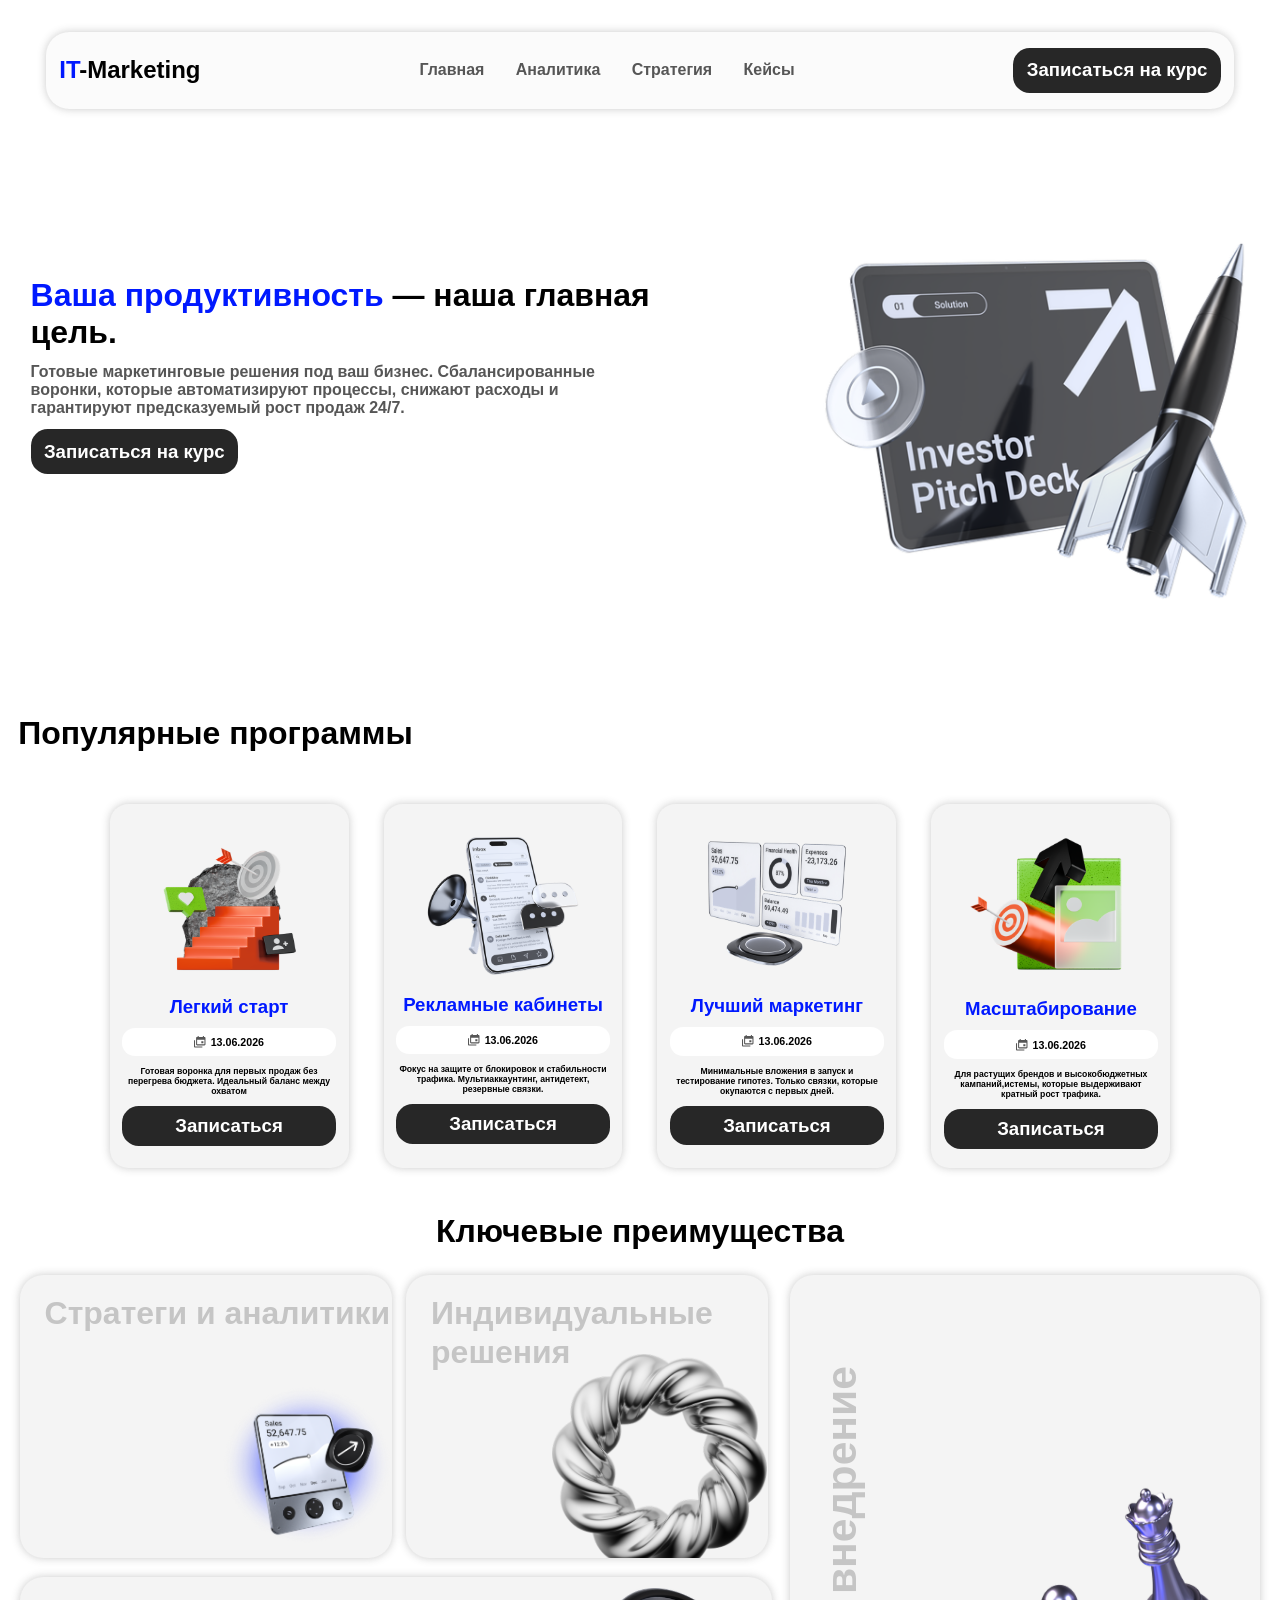
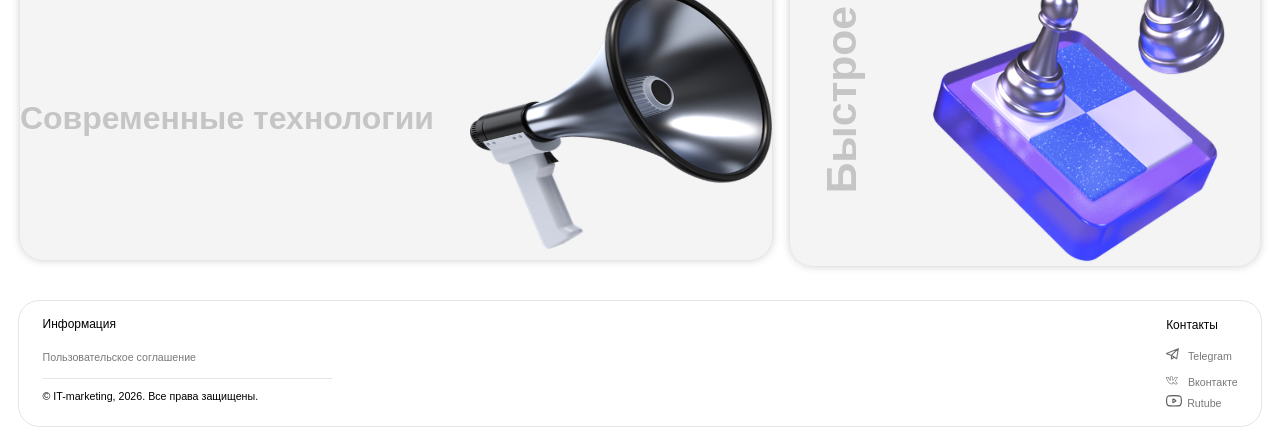
==== index.html @ d7c27938 "first commit" ====
<!DOCTYPE html>
<html lang="ru">
<head>
    <meta charset="UTF-8">
    <meta name="viewport" content="width=device-width, initial-scale=1.0">
    
    <link rel="stylesheet" href="./style.css">
    <title>IT-Блог</title>
</head>
<body>

    <header class="header">
        <h1><span>IT</span>-Marketing</h1>
        <nav>
            <a href="index.html">Главная</a>
            <a href="index2.html">Аналитика</a>
            <a href="#">Стратегия</a>
            <a href="#">Кейсы</a>
        </nav>
        <button class="desktop-btn">Записаться на курс </button>
        <!-- Бургер-меню -->
        <div class="burger-button">
            <div class="open-mobile-menu"></div>
        </div>
        <!-- Мобильное меню -->
        <div class="mobile-menu">
            <a href="index.html" class="mobile-nav-link">Главная</a>
            <a href="index2.html" class="mobile-nav-link">Аналитика </a>
            <a href="#" class="mobile-nav-link">Стратегия </a>
            <a href="#" class="mobile-nav-link">Кейсы</a>
            <button class="mobile-application-btn">Записаться на курс</button>
        </div>
    </header>

        

    <div class="block1">
        <div class="text-content">
            <h1><span style="color: var(--primary-color);">Ваша продуктивность</span> — наша главная цель.</h1>
            <p>Готовые маркетинговые решения под ваш бизнес. Сбалансированные воронки, которые автоматизируют процессы, снижают расходы и гарантируют предсказуемый рост продаж 24/7.</p>
            <button>Записаться на курс</button>
        </div>
        <img src="./src/img/23.png" alt="Мужчина в очках" style="width: 40rem; height: 40.5625rem;margin-top: -6.8125rem;">
    </div>

    <div class="block2">
        <h1><pre>   </pre>Популярные программы</h1>
        <div class="cards-block">

            <!-- Первая карточка -->
            <div class="card">
                <img src="./src/img/1.png" alt="Домик" style="width: 14.375rem; height: 13.5625rem; margin-top: 1.25rem;">
                <h2>Легкий старт</h2>
                <div class="date">
                    <svg width="18" height="18" viewBox="0 0 18 18" fill="none" xmlns="http://www.w3.org/2000/svg">
                    <path d="M15.692 12.5536V5.49221H4.70761V12.5536H15.692ZM15.692 1.5692C16.1082 1.5692 16.5073 1.73453 16.8016 2.02881C17.0959 2.32309 17.2612 2.72223 17.2612 3.1384V12.5536C17.2612 12.9698 17.0959 13.3689 16.8016 13.6632C16.5073 13.9575 16.1082 14.1228 15.692 14.1228H4.70761C4.29143 14.1228 3.8923 13.9575 3.59801 13.6632C3.30373 13.3689 3.1384 12.9698 3.1384 12.5536V3.1384C3.1384 2.72223 3.30373 2.32309 3.59801 2.02881C3.8923 1.73453 4.29143 1.5692 4.70761 1.5692H5.49221V0H7.06141V1.5692H13.3382V0H14.9074V1.5692H15.692ZM1.5692 15.692H12.5536V17.2612H1.5692C1.15302 17.2612 0.753891 17.0959 0.459609 16.8016C0.165326 16.5073 0 16.1082 0 15.692V6.27681H1.5692V15.692ZM14.1228 10.9844H10.9844V7.84601H14.1228V10.9844Z" fill="#565656"/>
                    </svg>
                    <time datetime="2026-06-13">13.06.2026</time>
                </div>
                <p>Готовая воронка для первых продаж без перегрева бюджета. Идеальный баланс между охватом</p>
                <button>Записаться</button>
            </div>

            <!-- Вторая карточка -->
            <div class="card">
                <img src="./src/img/2.png" alt="Серверная" style="width: 14.375rem; height: 14.8562rem;">
                <h2>Рекламные кабинеты</h2>
                <div class="date">
                    <svg width="18" height="18" viewBox="0 0 18 18" fill="none" xmlns="http://www.w3.org/2000/svg">
                    <path d="M15.692 12.5536V5.49221H4.70761V12.5536H15.692ZM15.692 1.5692C16.1082 1.5692 16.5073 1.73453 16.8016 2.02881C17.0959 2.32309 17.2612 2.72223 17.2612 3.1384V12.5536C17.2612 12.9698 17.0959 13.3689 16.8016 13.6632C16.5073 13.9575 16.1082 14.1228 15.692 14.1228H4.70761C4.29143 14.1228 3.8923 13.9575 3.59801 13.6632C3.30373 13.3689 3.1384 12.9698 3.1384 12.5536V3.1384C3.1384 2.72223 3.30373 2.32309 3.59801 2.02881C3.8923 1.73453 4.29143 1.5692 4.70761 1.5692H5.49221V0H7.06141V1.5692H13.3382V0H14.9074V1.5692H15.692ZM1.5692 15.692H12.5536V17.2612H1.5692C1.15302 17.2612 0.753891 17.0959 0.459609 16.8016C0.165326 16.5073 0 16.1082 0 15.692V6.27681H1.5692V15.692ZM14.1228 10.9844H10.9844V7.84601H14.1228V10.9844Z" fill="#565656"/>
                    </svg>
                    <time datetime="2026-06-13">13.06.2026</time>
                </div>
                <p>Фокус на защите от блокировок и стабильности трафика. Мультиаккаунтинг, антидетект, резервные связки.</p>
                <button>Записаться</button>
            </div>

            <!-- Третья карточка -->
            <div class="card" style="padding: 1.75rem 1.1875rem;">
                <img src="./src/img/3.png" alt="Мужчина программирует сидя на стуле" style="width: 13.3125rem; height: 15.25rem;">
                <h2>Лучший маркетинг</h2>
                <div class="date">
                    <svg width="18" height="18" viewBox="0 0 18 18" fill="none" xmlns="http://www.w3.org/2000/svg">
                    <path d="M15.692 12.5536V5.49221H4.70761V12.5536H15.692ZM15.692 1.5692C16.1082 1.5692 16.5073 1.73453 16.8016 2.02881C17.0959 2.32309 17.2612 2.72223 17.2612 3.1384V12.5536C17.2612 12.9698 17.0959 13.3689 16.8016 13.6632C16.5073 13.9575 16.1082 14.1228 15.692 14.1228H4.70761C4.29143 14.1228 3.8923 13.9575 3.59801 13.6632C3.30373 13.3689 3.1384 12.9698 3.1384 12.5536V3.1384C3.1384 2.72223 3.30373 2.32309 3.59801 2.02881C3.8923 1.73453 4.29143 1.5692 4.70761 1.5692H5.49221V0H7.06141V1.5692H13.3382V0H14.9074V1.5692H15.692ZM1.5692 15.692H12.5536V17.2612H1.5692C1.15302 17.2612 0.753891 17.0959 0.459609 16.8016C0.165326 16.5073 0 16.1082 0 15.692V6.27681H1.5692V15.692ZM14.1228 10.9844H10.9844V7.84601H14.1228V10.9844Z" fill="#565656"/>
                    </svg>
                    <time datetime="2026-06-13">13.06.2026</time>
                </div>
                <p>Минимальные вложения в запуск и тестирование гипотез. Только связки, которые окупаются с первых дней.</p>
                <button>Записаться</button>
            </div>

            <!-- Четвертая карточка -->
            <div class="card">
                <img src="./src/img/4.png" alt="База данных" style="width: 16.0625rem; height: 15.0625rem;">
                <h2>Масштабирование</h2>
                <div class="date">
                    <svg width="18" height="18" viewBox="0 0 18 18" fill="none" xmlns="http://www.w3.org/2000/svg">
                    <path d="M15.692 12.5536V5.49221H4.70761V12.5536H15.692ZM15.692 1.5692C16.1082 1.5692 16.5073 1.73453 16.8016 2.02881C17.0959 2.32309 17.2612 2.72223 17.2612 3.1384V12.5536C17.2612 12.9698 17.0959 13.3689 16.8016 13.6632C16.5073 13.9575 16.1082 14.1228 15.692 14.1228H4.70761C4.29143 14.1228 3.8923 13.9575 3.59801 13.6632C3.30373 13.3689 3.1384 12.9698 3.1384 12.5536V3.1384C3.1384 2.72223 3.30373 2.32309 3.59801 2.02881C3.8923 1.73453 4.29143 1.5692 4.70761 1.5692H5.49221V0H7.06141V1.5692H13.3382V0H14.9074V1.5692H15.692ZM1.5692 15.692H12.5536V17.2612H1.5692C1.15302 17.2612 0.753891 17.0959 0.459609 16.8016C0.165326 16.5073 0 16.1082 0 15.692V6.27681H1.5692V15.692ZM14.1228 10.9844H10.9844V7.84601H14.1228V10.9844Z" fill="#565656"/>
                    </svg>
                    <time datetime="2026-06-13">13.06.2026</time>
                </div>
                <p>Для растущих брендов и высокобюджетных кампаний,истемы, которые выдерживают кратный рост трафика.</p>
                <button>Записаться</button>
            </div>
        </div>
        <h2 class="more">Загрузить еще...</h2>
    </div>

    <div class="block3">
        <h1>Ключевые преимущества</h1>
        <div class="elements-box">
            <div class="left-elements">
                <div class="element-common prof">
                    <p>Стратеги и аналитики</p>
                    <img class="prof-img" src="./src/img/9.png" alt="Профессионалы">
                </div>
                <div class="element-common sol">
                    <p>Индивидуальные решения</p>
                    <img class="sol-img" src="./src/img/6.png" alt="Профессионалы">
                </div>
                <div class="element-common tech">
                    <p>Современные технологии</p>
                    <img class="tech-img" src="./src/img/8.png" alt="Профессионалы">
                </div>
            </div>
            <div class="bell element-common">
                <p>Быстрое внедрение</p>
                <img class="bell-img" src="./src/img/5.png" alt="Колокол">
            </div>
        </div>
    </div>

    <footer>
        <div class="info">
            <b>Информация</b>
            <a href="#">Пользовательское соглашение</a>
            <p>© IT-marketing, 2026. Все права защищены.</p>
        </div>
        <div class="contacts">
            <b>Контакты</b>
            <div class="links">
                <div class="TG">
                    <svg width="18" height="16" viewBox="0 0 18 16" fill="none" xmlns="http://www.w3.org/2000/svg">
                    <path d="M16.7509 0.75L1.42289 7.123C1.02789 7.287 0.830889 7.37 0.779889 7.477C0.757785 7.52274 0.747657 7.57334 0.750456 7.62407C0.753254 7.67479 0.768887 7.72397 0.79589 7.767C0.85889 7.867 1.06389 7.927 1.47589 8.048L7.25089 9.75M16.7509 0.75L14.6859 13.799C14.6459 14.053 14.6259 14.18 14.5589 14.249C14.5306 14.2798 14.4961 14.3044 14.4577 14.3211C14.4193 14.3378 14.3778 14.3463 14.3359 14.346C14.2389 14.346 14.1309 14.274 13.9149 14.13L10.9849 12.174M16.7509 0.75L7.25089 9.75M7.25089 9.75L7.40689 14.05C7.40689 14.384 7.40689 14.551 7.47589 14.635C7.53589 14.709 7.62589 14.751 7.72189 14.75C7.83189 14.749 7.96189 14.642 8.22189 14.43L10.9849 12.174M7.25089 9.75L10.9849 12.174" stroke="#6F6B6B" stroke-width="1.5" stroke-linecap="round" stroke-linejoin="round"/>
                    </svg>
                    <a href="https://telegram.org" target="_blank">Telegram</a>
                </div>
                <div class="VK">
                    <svg width="16" height="11" viewBox="0 0 16 11" fill="none" xmlns="http://www.w3.org/2000/svg">
                    <path d="M0 1.45312C0 0.859375 0.40625 0.625 0.90625 0.59375L3.23438 0.609375C3.375 0.609375 3.5 0.703125 3.54688 0.84375C4.07812 2.5625 4.73438 3.625 5.51562 4.82812C5.5625 4.92188 5.64062 4.96875 5.71875 4.96875C5.78125 4.96875 5.84375 4.9375 5.89062 4.85938L5.9375 4.6875L5.95312 1.98438C5.95312 1.59375 5.76562 1.53125 5.32812 1.46875C5.15625 1.4375 5.04688 1.28125 5.04688 1.125C5.04688 1.09375 5.04688 1.0625 5.0625 1.03125C5.28125 0.359375 5.96875 0.015625 6.9375 0.015625L7.8125 0C8.53125 0 9.1875 0.3125 9.1875 1.23438V4.78125C9.25 4.82812 9.3125 4.85938 9.39062 4.85938C9.51562 4.85938 9.67188 4.78125 9.79688 4.57812C10.6094 3.4375 11.5312 2.07812 11.6562 1.35938C11.6562 1.32812 11.6719 1.3125 11.6875 1.28125C11.8594 0.9375 12.2969 0.703125 12.4844 0.640625C12.5156 0.625 12.5625 0.609375 12.625 0.609375H15.0469L15.2031 0.625C15.4375 0.625 15.6094 0.78125 15.6875 0.921875C15.8281 1.14062 15.7969 1.375 15.8125 1.46875V1.57812C15.5781 3 13.9531 4.59375 13.2656 5.625C13.1719 5.75 13.125 5.85938 13.125 5.96875C13.125 6.0625 13.1719 6.15625 13.25 6.25L15.5312 9.125C15.6562 9.29688 15.7188 9.5 15.7188 9.67188C15.7188 10.1875 15.2344 10.4844 14.7656 10.5312L14.5 10.5469H12.125C12.0781 10.5469 12.0469 10.5625 12 10.5625C11.7344 10.5625 11.5156 10.4219 11.3594 10.2656C10.8594 9.65625 10.375 9.03125 9.89062 8.42188C9.79688 8.29688 9.76562 8.28125 9.67188 8.21875C9.5625 8.67188 9.46875 9.14062 9.35938 9.60938L9.3125 9.875C9.23438 10.1562 9.03125 10.4531 8.65625 10.5312L8.4375 10.5469H6.90625C4.20312 10.5469 1.78125 6.70312 0.078125 1.90625C0.03125 1.78125 0 1.60938 0 1.45312ZM9.39062 5.5C8.98438 5.5 8.53125 5.26562 8.53125 4.82812V1.23438C8.53125 0.8125 8.34375 0.65625 7.82812 0.65625L6.9375 0.6875C6.4375 0.6875 6.15625 0.765625 5.92188 0.921875C6.28125 1.09375 6.60938 1.32812 6.60938 1.98438V4.73438C6.5625 5.28125 6.10938 5.64062 5.67188 5.64062C5.375 5.64062 5.10938 5.46875 4.95312 5.1875C4.25 4.125 3.65625 3.125 3.14062 1.6875L3 1.28125L0.921875 1.26562C0.640625 1.26562 0.671875 1.28125 0.671875 1.42188C0.671875 1.51562 0.6875 1.64062 0.703125 1.71875L1.03125 2.59375C2.73438 7 4.875 9.89062 6.90625 9.89062H8.46875C8.6875 9.89062 8.67188 9.625 8.71875 9.46875L9.01562 8.09375C9.07812 7.95312 9.125 7.82812 9.23438 7.71875C9.35938 7.59375 9.5 7.54688 9.64062 7.54688C9.9375 7.54688 10.2188 7.78125 10.4062 8L11.7344 9.6875C11.8438 9.85938 11.9375 9.89062 12 9.89062H14.5781C14.8281 9.89062 15.0469 9.8125 15.0469 9.65625C15.0469 9.60938 15.0312 9.54688 15 9.5L12.7344 6.67188C12.5469 6.4375 12.4688 6.20312 12.4688 5.96875C12.4688 5.71875 12.5625 5.46875 12.7188 5.25C13.375 4.26562 14.7812 2.85938 15.1094 1.70312L15.1562 1.5C15.1406 1.42188 15.1406 1.35938 15.125 1.28125H12.6719C12.5156 1.34375 12.3906 1.4375 12.2969 1.5625L12.2031 1.85938C11.8438 2.85938 10.8594 4.23438 10.1562 5.1875C9.92188 5.40625 9.65625 5.5 9.39062 5.5Z" fill="#565656"/>
                    </svg>
                    <a href="https://vk.ru" target="_blank">Вконтакте</a>
                </div>
                <div class="Rutube">
                    <svg width="22" height="16" viewBox="0 0 22 16" fill="none" xmlns="http://www.w3.org/2000/svg">
                    <path d="M0.75 7.75C0.75 4.45 0.75 2.8 2.214 1.775C3.68 0.75 6.036 0.75 10.75 0.75C15.464 0.75 17.821 0.75 19.285 1.775C20.749 2.8 20.75 4.45 20.75 7.75C20.75 11.05 20.75 12.7 19.285 13.725C17.822 14.75 15.464 14.75 10.75 14.75C6.036 14.75 3.679 14.75 2.214 13.725C0.749 12.7 0.75 11.05 0.75 7.75Z" stroke="#565656" stroke-width="1.5" stroke-linecap="round" stroke-linejoin="round"/>
                    <path d="M9.25 5.65789V9.84189C9.25027 9.89574 9.26113 9.949 9.28198 9.99864C9.30283 10.0483 9.33325 10.0933 9.3715 10.1312C9.40976 10.1691 9.45511 10.1991 9.50495 10.2194C9.5548 10.2398 9.60816 10.2502 9.662 10.2499C9.74314 10.2509 9.82266 10.2272 9.89001 10.1819L13.065 8.10789C13.1215 8.07132 13.168 8.02125 13.2003 7.96221C13.2326 7.90316 13.2496 7.837 13.2499 7.76971C13.2502 7.70241 13.2337 7.6361 13.202 7.57677C13.1702 7.51744 13.1242 7.46696 13.068 7.42989L9.893 5.31989C9.80224 5.25913 9.69118 5.23661 9.58391 5.2572C9.47664 5.27779 9.38182 5.33984 9.32 5.42989C9.27403 5.49701 9.24961 5.57654 9.25 5.65789Z" stroke="#565656" stroke-width="1.5" stroke-linecap="round" stroke-linejoin="round"/>
                    </svg>
                    <a href="https://rutube.ru" target="_blank">Rutube</a>
                </div>
            </div>
        </div>
    </footer>

    <!-- Lightbox / Modal для всех изображений -->
    <div id="imageModal" class="image-modal">
    <span class="modal-close">&times;</span>
    <img class="modal-content" id="modalImage">
    </div>
</body>
<script src="./script.js"></script>
</html>
---- style.css ----
@charset "UTF-8";
* {
  margin: 0;
  padding: 0;
  box-sizing: border-box;
  font-family: Arial, sans-serif;
}

html {
  font-size: 0.833vw;
  cursor: default;
  scroll-behavior: smooth;
}

/* Переменные */
:root {
  --primary-color: #0019FF;
  --secondary-color: #272727;
  --activeLink-color: #4659ff;
  --activeBtn-color: #000000;
  --border-r: 1.5625rem;
  --FS-p: 1.5rem;
  --FS-h1: 3rem;
  --body-bg: #fff;
  --bg-shadow: 0 0 0.75rem #3a3a3a44;
}

/* Скроллбар */
* {
  scrollbar-width: thin;
  scrollbar-color: #3b82f6 #1e293b;
}

*::-webkit-scrollbar {
  width: 0.375rem;
  height: 0.375rem;
}

*::-webkit-scrollbar-track {
  background: #1e293b;
  border-radius: 0.625rem;
}

*::-webkit-scrollbar-thumb {
  background: #3b82f6;
  border-radius: 0.625rem;
  border: 0.125rem solid #1e293b;
}

*::-webkit-scrollbar-thumb:hover {
  background: #60a5fa;
}

body {
  display: flex;
  flex-direction: column;
  background: var(--body-bg);
  width: 100vw;
  height: -moz-fit-content;
  height: fit-content;
  align-items: center;
  overflow-x: hidden;
}

header {
  position: sticky;
  top: 1.5rem;
  width: 111.4375rem;
  height: 7.1875rem;
  border-radius: 2.1875rem;
  padding: 0.8125rem 1.25rem;
  background: #fbfbfb;
  box-shadow: var(--bg-shadow);
  margin-top: 3rem;
  display: flex;
  justify-content: space-between;
  align-items: center;
  z-index: 999;
  transition: all 0.35s ease;
  -webkit-backdrop-filter: blur(0px);
          backdrop-filter: blur(0px);
}
header h1 {
  font-weight: 600;
  font-size: 2.25rem;
}
header h1 span {
  color: var(--primary-color);
}
header nav {
  width: -moz-fit-content;
  width: fit-content;
  display: flex;
  gap: 2.9375rem;
}
header nav a {
  position: relative;
  text-decoration: none;
  font-size: var(--FS-p);
  color: #565656;
  font-weight: 600;
  transition: 300ms ease;
}
header nav a:hover {
  color: var(--primary-color);
}
header nav a:active {
  transition: 150ms ease-out;
  color: var(--activeLink-color);
  transform: scale(0.98);
}
header nav a::after {
  content: "";
  position: absolute;
  width: 0;
  height: 0.125rem;
  bottom: -0.25rem;
  left: 0;
  background-color: #000000;
  transition: width 0.28s ease-out;
}
header nav a:hover::after {
  width: 100%;
}
header button {
  width: -moz-fit-content;
  width: fit-content;
  height: -moz-fit-content;
  height: fit-content;
  padding: 1.0625rem 1.25rem;
  background: var(--secondary-color);
  color: #fff;
  border: none;
  border-radius: var(--border-r);
  font-weight: 600;
  font-size: 1.75rem;
  transition: 300ms ease-in-out;
}
header button:hover {
  cursor: pointer;
  background-color: var(--activeBtn-color);
  box-shadow: 0 0 0.75rem rgba(0, 0, 0, 0.3647058824);
}
header button:active {
  transition: 150ms ease-out;
  transform: scale(0.99);
}

.header.stuck {
  background-color: rgba(255, 255, 255, 0.7); /* подберите под дизайн */
  backdrop-filter: blur(10px) saturate(180%);
  -webkit-backdrop-filter: blur(10px) saturate(180%);
  box-shadow: 0 10px 30px rgba(0, 0, 0, 0.08);
}

.block1 {
  width: 114.3125rem;
  height: 37.5625rem;
  display: flex;
  gap: 16.1875rem;
  margin-top: 15.8125rem;
}
.block1 .text-content {
  width: 61.25rem;
  height: -moz-fit-content;
  height: fit-content;
  display: flex;
  flex-direction: column;
  gap: 1.125rem;
}
.block1 .text-content h1 {
  font-weight: 600;
  font-size: var(--FS-h1);
}
.block1 .text-content p {
  font-weight: 600;
  font-size: var(--FS-p);
  color: #565656;
}
.block1 .text-content button {
  width: -moz-fit-content;
  width: fit-content;
  height: -moz-fit-content;
  height: fit-content;
  padding: 1.0625rem 1.25rem;
  background: var(--secondary-color);
  color: #fff;
  border: none;
  border-radius: var(--border-r);
  font-weight: 600;
  font-size: 1.75rem;
  transition: 300ms ease-in-out;
}
.block1 .text-content button:hover {
  cursor: pointer;
  background-color: var(--activeBtn-color);
  box-shadow: 0 0 0.75rem rgba(0, 0, 0, 0.3647058824);
}
.block1 .text-content button:active {
  transition: 150ms ease-out;
  transform: scale(0.99);
}

.block2 {
  width: 116.625rem;
  height: -moz-fit-content;
  height: fit-content;
  display: flex;
  flex-direction: column;
  gap: 4.875rem;
}
.block2 h1 {
  font-weight: 700;
  font-size: var(--FS-h1);
}
.block2 h2 {
  font-weight: 600;
  font-size: 1.75rem;
  color: var(--primary-color);
}
.block2 .more {
  display: none;
}
.block2 .cards-block {
  width: 100%;
  height: -moz-fit-content;
  height: fit-content;
  display: grid;
  grid-template-columns: 1fr 1fr 1fr 1fr;
  align-items: center;
  gap: 3.2813rem;
  padding: 0 8.5625rem;
}
.block2 .cards-block .card {
  width: 22.4125rem;
  height: 34.1875rem;
  display: flex;
  flex-direction: column;
  gap: 0.9375rem;
  padding: 2.25rem 1.1875rem;
  background: #f4f4f4;
  box-shadow: var(--bg-shadow);
  border-radius: 1.7188rem;
  align-items: center;
  transition: 300ms ease-in-out;
}
.block2 .cards-block .card:hover {
  transform: scale(105%);
  box-shadow: 0 0 2rem rgba(0, 0, 0, 0.3647058824);
}
.block2 .cards-block .card .date {
  width: 100%;
  padding: 0.7813rem 1.4688rem;
  display: flex;
  align-items: center;
  justify-content: center;
  background-color: #fff;
  border-radius: 1.225rem;
}
.block2 .cards-block .card .date svg {
  width: 1.125rem;
  height: 1.125rem;
  margin-right: 0.4375rem;
}
.block2 .cards-block .card .date time {
  font-weight: 600;
}
.block2 .cards-block .card p {
  font-weight: 600;
  font-size: 0.8125rem;
  text-align: center;
}
.block2 .cards-block .card button {
  width: -moz-fit-content;
  width: fit-content;
  height: -moz-fit-content;
  height: fit-content;
  padding: 1.0625rem 1.25rem;
  background: var(--secondary-color);
  color: #fff;
  border: none;
  border-radius: var(--border-r);
  font-weight: 600;
  font-size: 1.75rem;
  transition: 300ms ease-in-out;
  padding: 0.8438rem 0;
  width: 100%;
}
.block2 .cards-block .card button:hover {
  cursor: pointer;
  background-color: var(--activeBtn-color);
  box-shadow: 0 0 0.75rem rgba(0, 0, 0, 0.3647058824);
}
.block2 .cards-block .card button:active {
  transition: 150ms ease-out;
  transform: scale(0.99);
}

.block3 {
  display: flex;
  flex-direction: column;
  align-items: center;
  gap: 2.375rem;
  width: 116.3125rem;
  height: -moz-fit-content;
  height: fit-content;
  margin-top: 4.1875rem;
}
.block3 h1 {
  font-weight: 700;
  font-size: var(--FS-h1);
}
.block3 .elements-box {
  width: inherit;
  height: -moz-fit-content;
  height: fit-content;
  display: flex;
  gap: 1.75rem;
}
.block3 .elements-box .element-common {
  height: 26.5625rem;
  background-color: #f4f4f4;
  border-radius: 2.1875rem;
  position: relative;
  padding: 1.75rem 0 0 2.3125rem;
  overflow: hidden;
  box-shadow: var(--bg-shadow);
  transition: 300ms ease-in-out;
}
.block3 .elements-box .element-common:hover {
  transition: 300ms ease-in-out;
  transform: scale(103%);
  cursor: pointer;
  box-shadow: 0 0 2.25rem rgba(0, 26, 255, 0.3137254902);
}
.block3 .elements-box .element-common:hover p {
  color: var(--primary-color);
  transition: 300ms ease-in-out;
}
.block3 .elements-box .element-common p {
  font-weight: 600;
  font-size: var(--FS-h1);
  line-height: 122%;
  color: #c5c5c5;
}
.block3 .elements-box .left-elements {
  width: 70.5rem;
  height: -moz-fit-content;
  height: fit-content;
  display: flex;
  gap: 1.75rem 1.375rem;
  flex-wrap: wrap;
}
.block3 .elements-box .left-elements .prof {
  width: 34.875rem;
}
.block3 .elements-box .left-elements .prof .prof-img {
  position: absolute;
  top: 9.0625rem;
  left: 18.75rem;
  width: 16.375rem;
  height: 17.5rem;
}
.block3 .elements-box .left-elements .sol {
  width: 33.875rem;
}
.block3 .elements-box .left-elements .sol .sol-img {
  position: absolute;
  top: 7.4063rem;
  left: 13.625rem;
  width: 20.1875rem;
  height: 20.25rem;
}
.block3 .elements-box .left-elements .tech {
  width: 100%;
  display: flex;
  align-items: center;
  justify-content: space-between;
  padding: 0;
}
.block3 .elements-box .left-elements .tech .tech-img {
  width: 28.3125rem;
  height: 24.5rem;
}
.block3 .elements-box .bell {
  width: 44.0625rem;
  height: 55.4375rem;
  display: flex;
  gap: 3.9375rem;
  align-items: center;
}
.block3 .elements-box .bell p {
  font-size: 4rem;
  writing-mode: vertical-rl;
  text-orientation: mixed;
  transform: rotate(180deg);
}
.block3 .elements-box .bell .bell-img {
  width: 32.1875rem;
  height: 36.25rem;
  align-self: flex-end;
}

footer {
  width: 116.75rem;
  height: 12rem;
  margin-top: 3.125rem;
  margin-bottom: 1.5rem;
  padding: 1.125rem 1.25rem;
  display: flex;
  justify-content: space-between;
  border: 0.1875rem solid #e4e4e4;
  border-radius: 2rem;
  align-items: center;
}
footer b {
  font-weight: 500;
  font-size: 1.125rem;
}
footer .info {
  width: 29.125rem;
  height: 9.75rem;
  display: flex;
  flex-direction: column;
  gap: 1rem;
  padding: 0.5rem 1rem;
}
footer a {
  width: 100%;
  height: 3.5rem;
  padding-top: 0.5rem;
  border-bottom: 0.0625rem solid #e4e4e4;
  text-decoration: none;
  color: #797979;
  font-weight: 400;
  font-size: 1rem;
  transition: 280ms ease-out;
  line-height: 2em;
}
footer a:hover {
  color: #333333;
}
footer .contacts {
  width: 7.6875rem;
  height: -moz-fit-content;
  height: fit-content;
  display: flex;
  flex-direction: column;
  gap: 0.8125rem;
}
footer .contacts .links {
  width: inherit;
  height: -moz-fit-content;
  height: fit-content;
  display: flex;
  flex-direction: column;
  gap: 0.25rem;
}
footer .contacts .links a {
  border: none !important;
  height: -moz-fit-content;
  height: fit-content;
}
footer .contacts .links .TG {
  height: 2.5rem;
  display: flex;
  align-items: center;
  gap: 0.8125rem;
  transition: 250ms ease;
}
footer .contacts .links .TG:hover a {
  color: #0088CC;
}
footer .contacts .links .TG:hover svg path {
  transition: stroke 250ms ease;
  stroke: #0088CC;
}
footer .contacts .links .VK {
  height: 2rem;
  display: flex;
  align-items: center;
  gap: 0.9375rem;
  transition: 250ms ease;
}
footer .contacts .links .VK:hover a {
  color: #0077FF;
}
footer .contacts .links .VK:hover svg path {
  transition: stroke 250ms ease;
  stroke: #0077FF;
}
footer .contacts .links .Rutube {
  height: 1.5rem;
  display: flex;
  align-items: center;
  gap: 0.4375rem;
  transition: 250ms ease;
}
footer .contacts .links .Rutube:hover a {
  color: #FF0000;
}
footer .contacts .links .Rutube:hover svg path {
  transition: stroke 250ms ease;
  stroke: #FF0000;
}

/* модалка */
.image-modal {
  display: none;
  position: fixed;
  z-index: 1000;
  left: 0;
  top: 0;
  width: 100%;
  height: 100%;
  background-color: rgba(0, 0, 0, 0.92);
  -webkit-backdrop-filter: blur(4px);
          backdrop-filter: blur(4px);
  justify-content: center;
  align-items: center;
  padding: 2.5rem;
  box-sizing: border-box;
}

.image-modal .modal-content {
  max-width: 94vw;
  max-height: 92vh;
  -o-object-fit: contain;
     object-fit: contain;
  border-radius: 0.75rem;
  box-shadow: 0 1.25rem 3.75rem rgba(0, 0, 0, 0.6);
  transform: scale(0.92);
  transition: transform 0.28s ease;
}

.modal-close {
  position: absolute;
  top: 1.5625rem;
  right: 2.1875rem;
  color: white;
  font-size: 3rem;
  font-weight: bold;
  cursor: pointer;
  transition: color 0.2s, transform 0.2s;
  text-shadow: 0 0.125rem 0.625rem rgba(0, 0, 0, 0.7);
}

.modal-close:hover {
  color: #3b82f6;
  transform: scale(1.15);
}

.image-modal.show {
  display: flex;
}

.image-modal.show .modal-content {
  transform: scale(1);
}

/* Бургер-меню */
.burger-button {
  padding: 0.5rem;
  background-color: var(--primary-lighter);
  border-radius: 0.75rem;
  display: none;
  cursor: pointer;
  align-items: center;
  justify-content: center;
  width: 3.75rem;
  height: 3.75rem;
}

.open-mobile-menu {
  width: 1.5rem;
  height: 1.5rem;
  background-image: url('data:image/svg+xml;utf8,<svg xmlns="http://www.w3.org/2000/svg" viewBox="0 0 100" fill="black"><path d="M3 18h18v-2H3v2zm0-5h18v-2H3v2zm0-7v2h18V6H3z"/></svg>');
  transition: background-image 0.3s ease;
}

.burger-button.active .open-mobile-menu {
  background-image: url('data:image/svg+xml;utf8,<svg xmlns="http://www.w3.org/2000/svg" viewBox="0 0 100" fill="black"><path d="M19 6.41L17.59 5 12 10.59 6.41 5 5 6.41 10.59 12 5 17.59 6.41 19 12 13.41 17.59 19 19 17.59 13.41 12z"/></svg>');
}

.mobile-menu {
  position: absolute;
  top: 100%;
  left: -0.625rem; /* Расширяем за пределы header */
  right: -0.625rem; /* Расширяем за пределы header */
  background: rgba(255, 255, 255, 0.85); /* Меньше прозрачности */
  backdrop-filter: blur(12px) saturate(200%);
  -webkit-backdrop-filter: blur(12px) saturate(200%);
  border: 1px solid rgba(255, 255, 255, 0.18);
  padding: 1.5rem 2.625rem 2rem 2.625rem; /* Увеличиваем отступы */
  box-shadow: 0 4px 25px rgba(0, 0, 0, 0.1);
  flex-direction: column;
  gap: 1rem;
  border-radius: 0 0 2rem 2rem;
  transform: scaleY(0);
  transform-origin: top;
  opacity: 0;
  visibility: hidden;
  transition: all 0.3s ease;
  z-index: 99;
  margin: 0 0.625rem; /* Добавляем отступы по бокам */
  box-sizing: border-box;
  align-items: center;
}

.mobile-menu.active {
  display: flex;
  transform: scaleY(1);
  opacity: 1;
  visibility: visible;
  border-radius: 0 0 2rem 2rem;
}

.mobile-menu.scrolled {
  background: rgba(255, 255, 255, 0.95); /* Меньше прозрачности */
  backdrop-filter: blur(12px) saturate(200%);
  -webkit-backdrop-filter: blur(12px) saturate(200%);
  border: 1px solid rgba(255, 255, 255, 0.18);
  border-radius: 0 0 1.5rem 1.5rem;
}

.mobile-nav-link {
  padding: 1rem;
  background-color: transparent;
  border: none;
  color: rgb(0, 0, 0);
  font-size: 1rem;
  line-height: 1.5rem;
  font-weight: 600;
  cursor: pointer;
  text-align: center;
  transition: all 0.3s ease;
  border-radius: 0.5rem;
  text-decoration: none;
  display: block;
  font-family: "Montserrat", sans-serif;
  text-transform: uppercase;
  letter-spacing: 0.13em;
  position: relative;
}

.mobile-nav-link::after {
  content: "";
  position: absolute;
  left: 1rem;
  right: 1rem;
  bottom: 0.5rem;
  width: 0;
  height: 0.125rem;
  background: rgb(0, 0, 0);
  transition: width 0.3s ease;
}

.mobile-nav-link:hover::after {
  width: calc(100% - 2rem);
}

.mobile-nav-link:hover {
  background-color: rgba(255, 255, 255, 0.3);
}

.mobile-application-btn {
  padding: 1rem;
  background-color: #000000;
  border: none;
  color: white;
  font-size: 1.25rem;
  font-weight: 600;
  cursor: pointer;
  text-align: center;
  transition: all 0.3s ease;
  border-radius: 1.5625rem;
  text-decoration: none;
  display: block;
  font-family: "Montserrat", sans-serif;
  box-shadow: 0 0 0.625rem rgba(59, 59, 59, 0.29);
  margin-top: 0.5rem;
}

.mobile-application-btn:hover {
  background-color: #302f33;
}

.mobile-application-btn:active {
  transform: scale(0.98);
}

@media (max-width: 64rem) {
  :root {
    --FS-p: 1.25rem;
    --FS-h1: 2.5rem;
  }
  html {
    font-size: 1.563vw;
  }
  body {
    max-width: 64rem;
    padding: 3.375rem 1.75rem;
    gap: 3.5625rem;
    align-items: center;
  }
  header {
    width: 100%;
  }
  header nav {
    display: none;
  }
  header .desktop-btn {
    display: none;
  }
  header .burger {
    display: block;
  }
  button {
    font-size: 1.25rem;
  }
  .burger-button {
    display: block;
  }
  .block1 {
    margin: 0;
    flex-direction: column;
    gap: 2.4375rem;
    align-items: center;
    height: -moz-fit-content;
    height: fit-content;
  }
  .block1 .text-content {
    width: 100%;
    height: -moz-fit-content;
    height: fit-content;
    flex-direction: column;
    gap: 2.4375rem;
    align-items: center;
  }
  .block1 .text-content p {
    width: 41.1875rem;
    text-align: center;
  }
  .block1 img {
    width: 19.9375rem;
    height: 20.5rem;
  }
  .block2 {
    margin: 0;
    flex-direction: column;
    align-items: center;
    gap: 1.8125rem;
    width: 100%;
  }
  .block2 .cards-block {
    grid-template-columns: 1fr 1fr;
    gap: 1.8125rem;
    width: inherit;
    padding: 0;
    justify-items: center;
  }
  .block2 .cards-block .card {
    width: 21.25rem;
    height: 34.1875rem;
    padding: 1.5625rem 1.1875rem;
    gap: 0.9375rem;
  }
  .block2 .more {
    display: flex;
    width: 100%;
    font-weight: 700;
    font-size: 1.5rem;
    color: var(--primary-color);
    justify-content: center;
  }
  .block3 {
    margin: 0;
    width: 100%;
    align-items: center;
    flex-direction: column;
    gap: 5.375rem;
  }
  .block3 .elements-box {
    width: inherit;
    flex-direction: column;
    gap: 1.125rem;
  }
  .block3 .elements-box .element-common {
    font-size: 2rem;
  }
  .block3 .elements-box .left-elements {
    width: 100%;
    gap: 1.25rem;
  }
  .block3 .elements-box .left-elements .prof {
    padding: 1.1563rem 1.5313rem;
    width: 49%;
  }
  .block3 .elements-box .left-elements .prof-img {
    width: 14.5625rem !important;
    height: 14.875rem !important;
    top: 11.8125rem !important;
    left: 15.875rem !important;
  }
  .block3 .elements-box .left-elements .sol {
    padding: 1.1875rem 1.5313rem;
    width: 47%;
  }
  .block3 .elements-box .left-elements .sol-img {
    width: 16.25rem !important;
    height: 16.25rem !important;
    top: 10.5rem !important;
    left: 11.875rem !important;
  }
  .block3 .elements-box .left-elements .tech {
    width: 100%;
  }
  .block3 .elements-box .left-elements .tech-img {
    width: 18.7813rem !important;
    height: 16.25rem !important;
  }
  .block3 .elements-box .bell {
    width: 100%;
    height: 58.5rem;
    font-size: 4.2188rem;
  }
  .block3 .elements-box .bell-img {
    width: 33.9688rem !important;
    height: 38.25rem !important;
  }
  footer {
    margin: 0;
    width: 100%;
    height: 49.7875rem;
    flex-direction: column-reverse;
  }
  footer b {
    font-size: 2.3125rem;
  }
  footer a {
    font-size: 2.0625rem;
  }
  footer p {
    font-size: 1.75rem;
  }
  footer .TG svg {
    width: 2.0625rem;
    height: 1.8125rem;
  }
  footer .VK svg {
    width: 2.0313rem;
    height: 1.375rem;
  }
  footer .Rutube svg {
    width: 2.5625rem;
    height: 1.8125rem;
  }
  footer .contacts {
    width: 15.8438rem;
    height: -moz-fit-content;
    height: fit-content;
    gap: 1.6875rem;
  }
  footer .contacts .links {
    width: -moz-fit-content;
    width: fit-content;
    height: -moz-max-content;
    height: max-content;
    gap: 0.5rem;
  }
  footer .contacts .links .TG {
    height: 5.1525rem;
  }
  footer .contacts .links .VK {
    height: 4.125rem;
  }
  footer .contacts .links .Rutube {
    height: 3.125rem;
  }
  footer .info {
    width: 39.25rem;
    height: 17.3125rem;
    gap: 1.75rem;
    padding: 0.875rem 1.75rem;
  }
  footer .info a {
    height: 6.1875rem;
  }
}
@media (max-width: 46.75rem) {
  :root {
    --FS-p: 0.875rem;
    --FS-h1: 2rem;
  }
  html {
    font-size: 2.083vw;
  }
  body {
    max-width: 46.75rem;
    padding: 1.6875rem 0.875rem;
    gap: 3.6875rem;
    align-items: center;
  }
  button {
    font-size: 1.5rem;
  }
  .burger-button {
    display: block;
  }
  .open-mobile-menu {
    width: 3rem;
    height: 3rem;
  }
  header {
    padding-right: 2rem;
  }
  .block1 {
    gap: 2.4375rem;
    align-items: center;
    height: -moz-fit-content;
    height: fit-content;
  }
  .block1 .text-content p {
    width: 32.75rem;
    font-size: 1.25rem;
  }
  .block2 {
    gap: 2.9375rem;
  }
  .block2 .cards-block {
    grid-template-columns: 1fr;
    gap: 3.25rem;
  }
  .block2 .cards-block .card {
    width: 100%;
  }
  .block3 {
    gap: 2.3125rem;
  }
  .block3 .elements-box {
    gap: 1.375rem;
  }
  .block3 .elements-box .element-common {
    font-size: 2.3125rem;
  }
  .block3 .elements-box .left-elements {
    width: 100%;
    gap: 1.375rem;
  }
  .block3 .elements-box .left-elements .prof {
    padding: 1.375rem 1.8125rem;
    width: 100%;
    height: 20.75rem;
  }
  .block3 .elements-box .left-elements .prof-img {
    width: 17.1875rem !important;
    height: 17.5625rem !important;
    top: 3.5rem !important;
    left: 28rem !important;
  }
  .block3 .elements-box .left-elements .sol {
    padding: 1.5rem 1.875rem;
    width: 100%;
    height: 21.6875rem;
  }
  .block3 .elements-box .left-elements .sol-img {
    width: 20.0625rem !important;
    height: 20.0625rem !important;
    top: 2.5rem !important;
    left: 24.875rem !important;
  }
  .block3 .elements-box .left-elements .tech {
    flex-direction: column;
    height: 27.75rem;
  }
  .block3 .elements-box .left-elements .tech-img {
    width: 23.125rem !important;
    height: 20rem !important;
  }
  .block3 .elements-box .bell {
    width: 100%;
    height: 34rem;
    font-size: 2.4375rem !important;
  }
  .block3 .elements-box .bell-img {
    width: 19.7813rem !important;
    height: 22.1875rem !important;
  }
  footer {
    height: 46.5375rem;
  }
  footer b {
    font-size: 2.625rem;
  }
  footer a {
    font-size: 2rem;
  }
  footer p {
    font-size: 1.125rem;
  }
  footer .TG svg {
    width: 2.3125rem;
    height: 2rem;
  }
  footer .VK svg {
    width: 2.2813rem;
    height: 1.5rem;
  }
  footer .Rutube svg {
    width: 2.875rem;
    height: 2rem;
  }
  footer .contacts {
    width: -moz-max-content;
    width: max-content;
    height: -moz-fit-content;
    height: fit-content;
    gap: 1.6875rem;
  }
  footer .contacts .links {
    width: -moz-fit-content;
    width: fit-content;
    height: -moz-max-content;
    height: max-content;
    gap: 0.5rem;
  }
  footer .contacts .links .TG {
    height: 5.1525rem;
  }
  footer .contacts .links .VK {
    height: 4.125rem;
  }
  footer .contacts .links .Rutube {
    height: 3.125rem;
  }
  footer .info {
    width: 39.25rem;
    height: 17.3125rem;
    gap: 1.75rem;
    padding: 0.875rem 1.75rem;
  }
  footer .info a {
    height: 6.1875rem;
  }
}/*# sourceMappingURL=style.css.map */
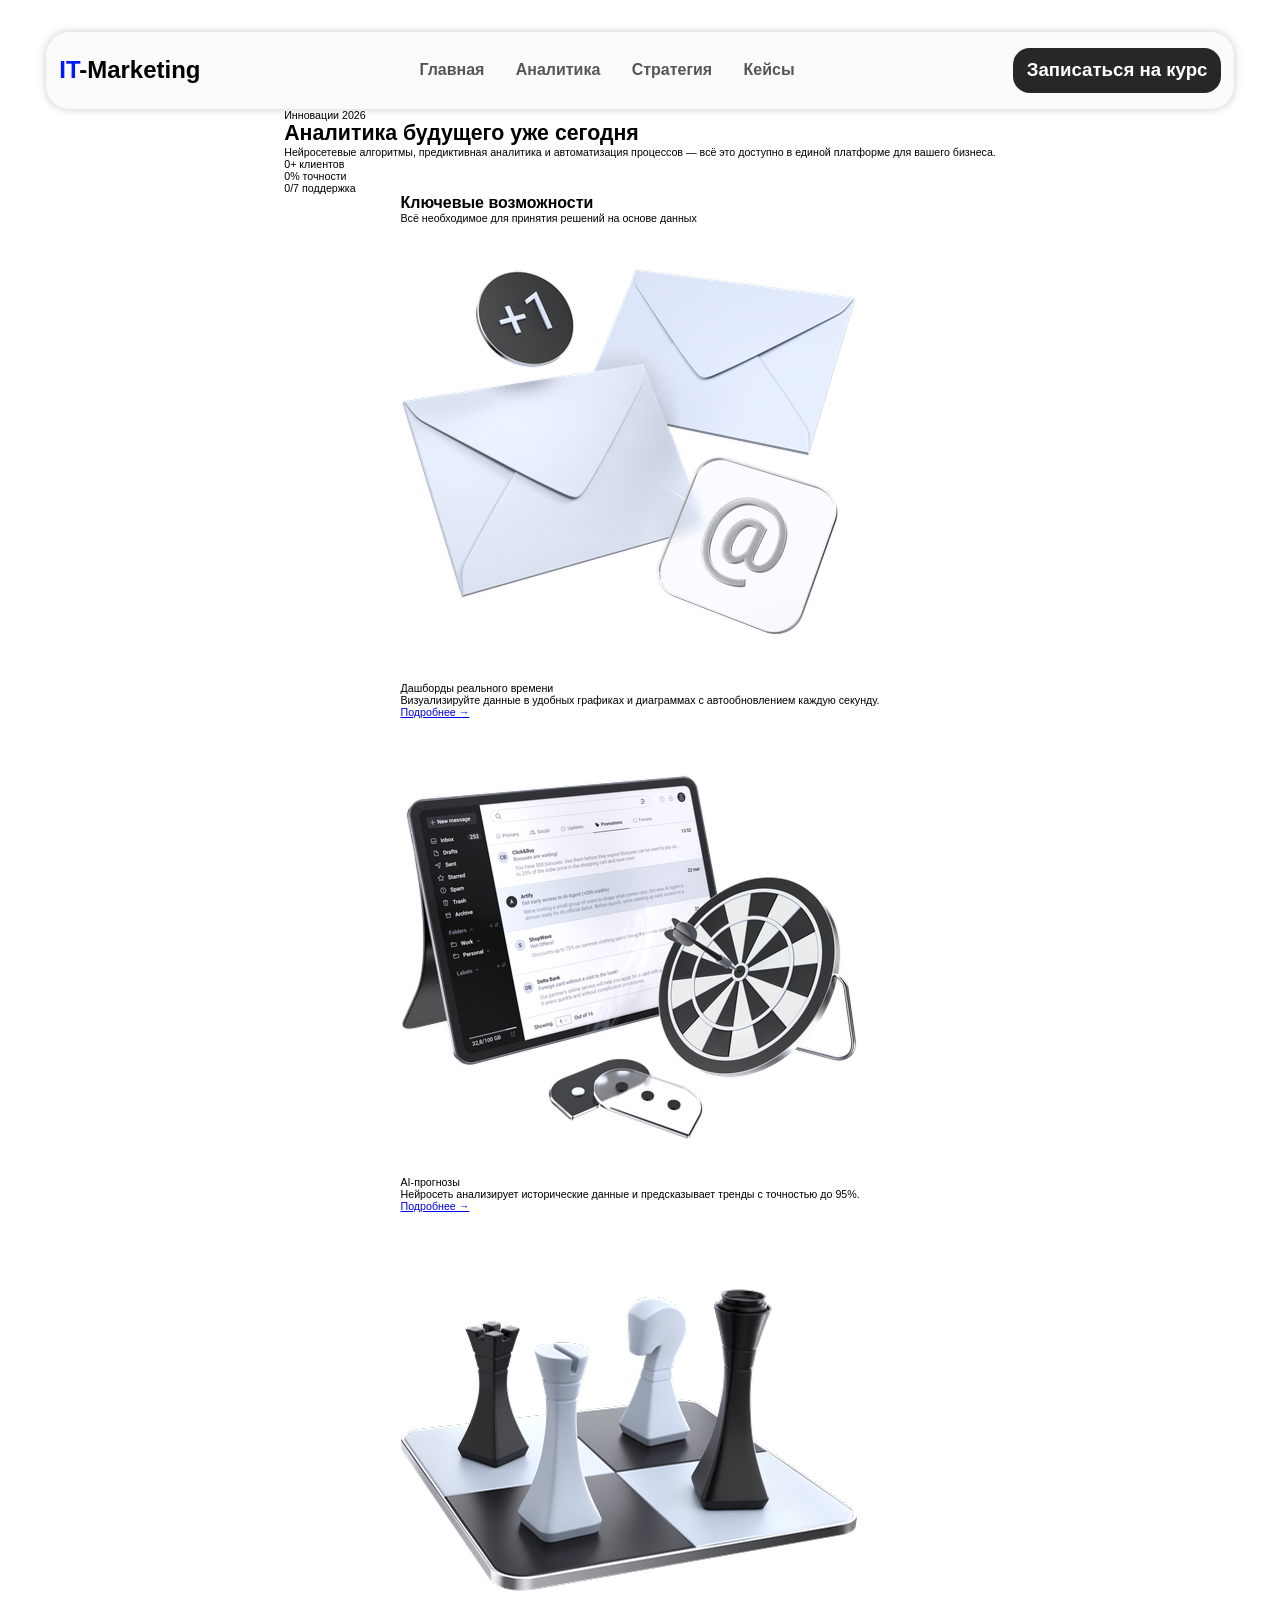
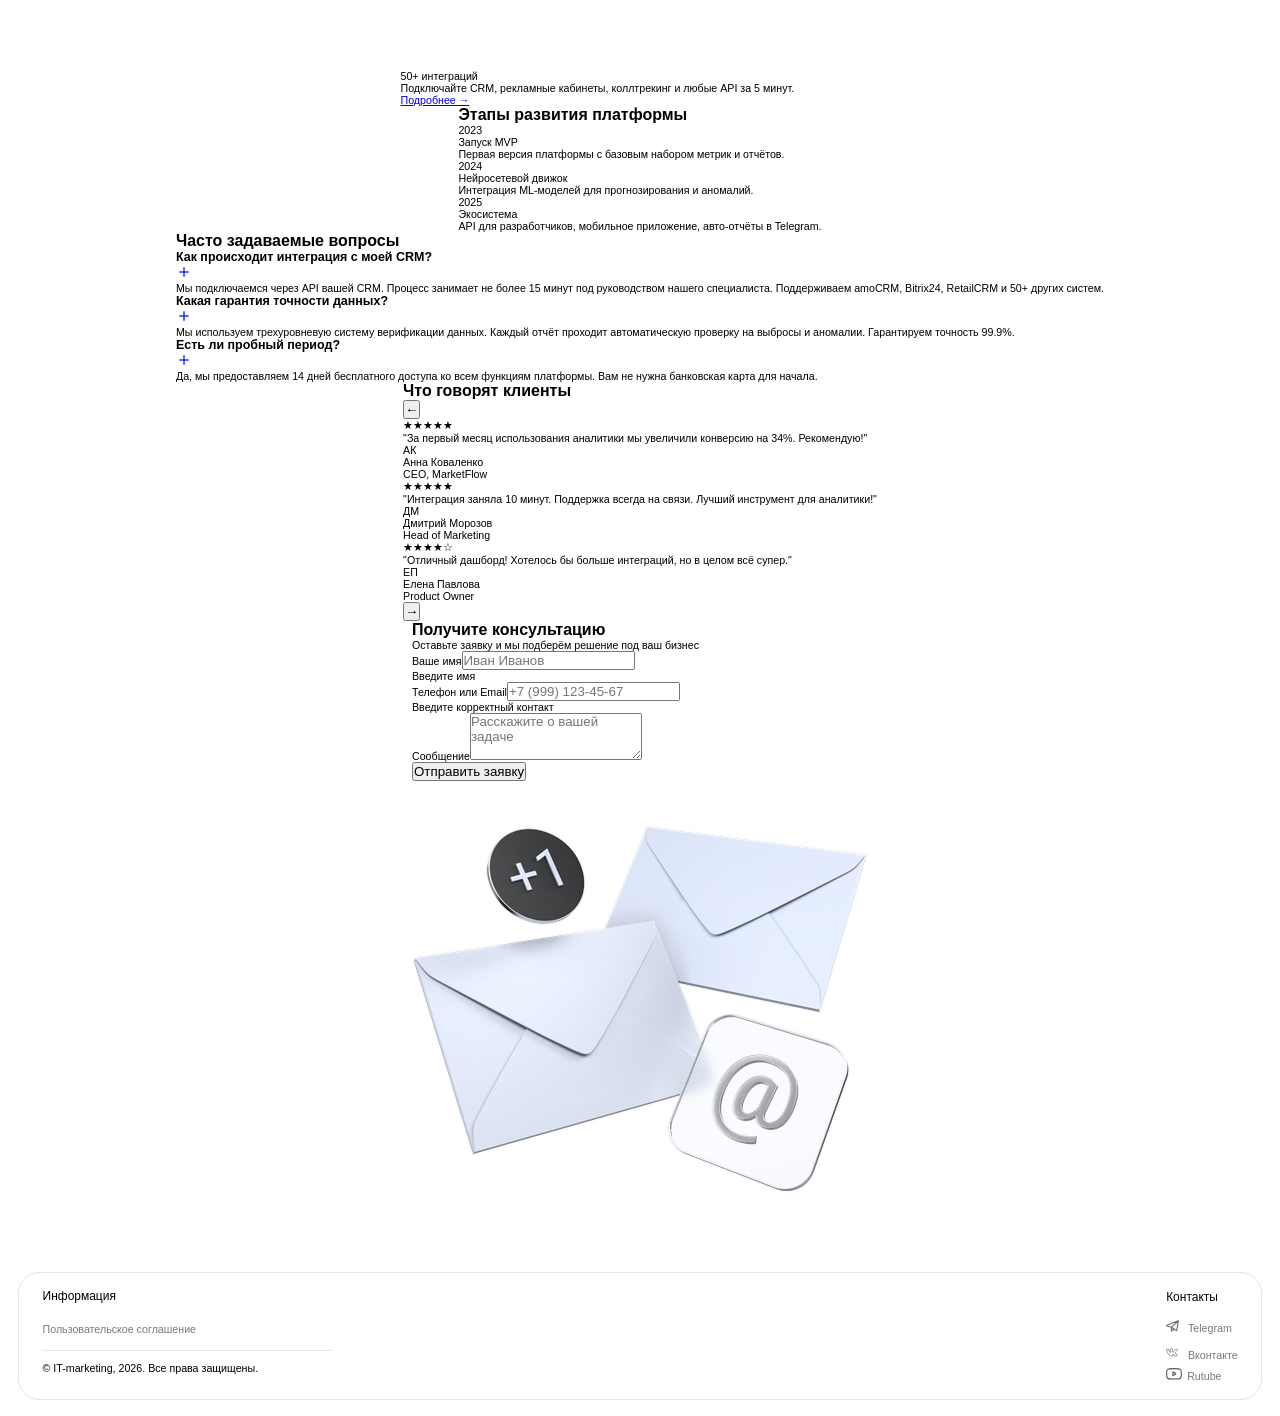
==== commit 2084d801: "изменения" ====
--- a/index.html
+++ b/index.html
@@ -5,7 +5,7 @@
     <meta name="viewport" content="width=device-width, initial-scale=1.0">
     
     <link rel="stylesheet" href="./style.css">
-    <title>IT-Блог</title>
+    <title>IT-маркетинг</title>
 </head>
 <body>
 
@@ -34,99 +34,95 @@
 
         
 
-    <div class="block1">
-        <div class="text-content">
-            <h1><span style="color: var(--primary-color);">Ваша продуктивность</span> — наша главная цель.</h1>
-            <p>Готовые маркетинговые решения под ваш бизнес. Сбалансированные воронки, которые автоматизируют процессы, снижают расходы и гарантируют предсказуемый рост продаж 24/7.</p>
-            <button>Записаться на курс</button>
+    <div class="block1-enhanced">
+        <div class="floating-elements" id="floatingElements"></div>
+        <div class="hero-enhanced__content">
+            <div class="hero-enhanced__badge"><span>Инновации 2026</span></div>
+            <h1 class="hero-enhanced__title">Аналитика будущего <span>уже сегодня</span></h1>
+            <p class="hero-enhanced__desc">Нейросетевые алгоритмы, предиктивная аналитика и автоматизация процессов — всё это доступно в единой платформе для вашего бизнеса.</p>
+            <div class="hero-enhanced__stats">
+                <div class="stat-enhanced"><span class="stat-enhanced__number" data-target="500">0</span><span class="stat-enhanced__label">+ клиентов</span></div>
+                <div class="stat-enhanced"><span class="stat-enhanced__number" data-target="99.9">0</span><span class="stat-enhanced__label">% точности</span></div>
+                <div class="stat-enhanced"><span class="stat-enhanced__number" data-target="24">0</span><span class="stat-enhanced__label">/7 поддержка</span></div>
+            </div>
         </div>
-        <img src="./src/img/23.png" alt="Мужчина в очках" style="width: 40rem; height: 40.5625rem;margin-top: -6.8125rem;">
     </div>
 
-    <div class="block2">
-        <h1><pre>   </pre>Популярные программы</h1>
-        <div class="cards-block">
-
-            <!-- Первая карточка -->
-            <div class="card">
-                <img src="./src/img/1.png" alt="Домик" style="width: 14.375rem; height: 13.5625rem; margin-top: 1.25rem;">
-                <h2>Легкий старт</h2>
-                <div class="date">
-                    <svg width="18" height="18" viewBox="0 0 18 18" fill="none" xmlns="http://www.w3.org/2000/svg">
-                    <path d="M15.692 12.5536V5.49221H4.70761V12.5536H15.692ZM15.692 1.5692C16.1082 1.5692 16.5073 1.73453 16.8016 2.02881C17.0959 2.32309 17.2612 2.72223 17.2612 3.1384V12.5536C17.2612 12.9698 17.0959 13.3689 16.8016 13.6632C16.5073 13.9575 16.1082 14.1228 15.692 14.1228H4.70761C4.29143 14.1228 3.8923 13.9575 3.59801 13.6632C3.30373 13.3689 3.1384 12.9698 3.1384 12.5536V3.1384C3.1384 2.72223 3.30373 2.32309 3.59801 2.02881C3.8923 1.73453 4.29143 1.5692 4.70761 1.5692H5.49221V0H7.06141V1.5692H13.3382V0H14.9074V1.5692H15.692ZM1.5692 15.692H12.5536V17.2612H1.5692C1.15302 17.2612 0.753891 17.0959 0.459609 16.8016C0.165326 16.5073 0 16.1082 0 15.692V6.27681H1.5692V15.692ZM14.1228 10.9844H10.9844V7.84601H14.1228V10.9844Z" fill="#565656"/>
-                    </svg>
-                    <time datetime="2026-06-13">13.06.2026</time>
-                </div>
-                <p>Готовая воронка для первых продаж без перегрева бюджета. Идеальный баланс между охватом</p>
-                <button>Записаться</button>
+    <!-- БЛОК 2: 3D карточки с новыми иконками (img) -->
+    <div class="block2-advanced">
+        <h2>Ключевые возможности</h2>
+        <p>Всё необходимое для принятия решений на основе данных</p>
+        <div class="cards-3d" id="cards3dContainer">
+            <div class="card-3d" data-tilt>
+                <img src="./src/img/11.png" alt="Дашборды иконка">
+                <div class="card-3d__title">Дашборды реального времени</div>
+                <div class="card-3d__desc">Визуализируйте данные в удобных графиках и диаграммах с автообновлением каждую секунду.</div>
+                <a href="#" class="card-3d__link">Подробнее →</a>
             </div>
-
-            <!-- Вторая карточка -->
-            <div class="card">
-                <img src="./src/img/2.png" alt="Серверная" style="width: 14.375rem; height: 14.8562rem;">
-                <h2>Рекламные кабинеты</h2>
-                <div class="date">
-                    <svg width="18" height="18" viewBox="0 0 18 18" fill="none" xmlns="http://www.w3.org/2000/svg">
-                    <path d="M15.692 12.5536V5.49221H4.70761V12.5536H15.692ZM15.692 1.5692C16.1082 1.5692 16.5073 1.73453 16.8016 2.02881C17.0959 2.32309 17.2612 2.72223 17.2612 3.1384V12.5536C17.2612 12.9698 17.0959 13.3689 16.8016 13.6632C16.5073 13.9575 16.1082 14.1228 15.692 14.1228H4.70761C4.29143 14.1228 3.8923 13.9575 3.59801 13.6632C3.30373 13.3689 3.1384 12.9698 3.1384 12.5536V3.1384C3.1384 2.72223 3.30373 2.32309 3.59801 2.02881C3.8923 1.73453 4.29143 1.5692 4.70761 1.5692H5.49221V0H7.06141V1.5692H13.3382V0H14.9074V1.5692H15.692ZM1.5692 15.692H12.5536V17.2612H1.5692C1.15302 17.2612 0.753891 17.0959 0.459609 16.8016C0.165326 16.5073 0 16.1082 0 15.692V6.27681H1.5692V15.692ZM14.1228 10.9844H10.9844V7.84601H14.1228V10.9844Z" fill="#565656"/>
-                    </svg>
-                    <time datetime="2026-06-13">13.06.2026</time>
-                </div>
-                <p>Фокус на защите от блокировок и стабильности трафика. Мультиаккаунтинг, антидетект, резервные связки.</p>
-                <button>Записаться</button>
+            <div class="card-3d" data-tilt>
+                <img src="./src/img/12.png" alt="AI иконка">
+                <div class="card-3d__title">AI-прогнозы</div>
+                <div class="card-3d__desc">Нейросеть анализирует исторические данные и предсказывает тренды с точностью до 95%.</div>
+                <a href="#" class="card-3d__link">Подробнее →</a>
             </div>
-
-            <!-- Третья карточка -->
-            <div class="card" style="padding: 1.75rem 1.1875rem;">
-                <img src="./src/img/3.png" alt="Мужчина программирует сидя на стуле" style="width: 13.3125rem; height: 15.25rem;">
-                <h2>Лучший маркетинг</h2>
-                <div class="date">
-                    <svg width="18" height="18" viewBox="0 0 18 18" fill="none" xmlns="http://www.w3.org/2000/svg">
-                    <path d="M15.692 12.5536V5.49221H4.70761V12.5536H15.692ZM15.692 1.5692C16.1082 1.5692 16.5073 1.73453 16.8016 2.02881C17.0959 2.32309 17.2612 2.72223 17.2612 3.1384V12.5536C17.2612 12.9698 17.0959 13.3689 16.8016 13.6632C16.5073 13.9575 16.1082 14.1228 15.692 14.1228H4.70761C4.29143 14.1228 3.8923 13.9575 3.59801 13.6632C3.30373 13.3689 3.1384 12.9698 3.1384 12.5536V3.1384C3.1384 2.72223 3.30373 2.32309 3.59801 2.02881C3.8923 1.73453 4.29143 1.5692 4.70761 1.5692H5.49221V0H7.06141V1.5692H13.3382V0H14.9074V1.5692H15.692ZM1.5692 15.692H12.5536V17.2612H1.5692C1.15302 17.2612 0.753891 17.0959 0.459609 16.8016C0.165326 16.5073 0 16.1082 0 15.692V6.27681H1.5692V15.692ZM14.1228 10.9844H10.9844V7.84601H14.1228V10.9844Z" fill="#565656"/>
-                    </svg>
-                    <time datetime="2026-06-13">13.06.2026</time>
-                </div>
-                <p>Минимальные вложения в запуск и тестирование гипотез. Только связки, которые окупаются с первых дней.</p>
-                <button>Записаться</button>
-            </div>
-
-            <!-- Четвертая карточка -->
-            <div class="card">
-                <img src="./src/img/4.png" alt="База данных" style="width: 16.0625rem; height: 15.0625rem;">
-                <h2>Масштабирование</h2>
-                <div class="date">
-                    <svg width="18" height="18" viewBox="0 0 18 18" fill="none" xmlns="http://www.w3.org/2000/svg">
-                    <path d="M15.692 12.5536V5.49221H4.70761V12.5536H15.692ZM15.692 1.5692C16.1082 1.5692 16.5073 1.73453 16.8016 2.02881C17.0959 2.32309 17.2612 2.72223 17.2612 3.1384V12.5536C17.2612 12.9698 17.0959 13.3689 16.8016 13.6632C16.5073 13.9575 16.1082 14.1228 15.692 14.1228H4.70761C4.29143 14.1228 3.8923 13.9575 3.59801 13.6632C3.30373 13.3689 3.1384 12.9698 3.1384 12.5536V3.1384C3.1384 2.72223 3.30373 2.32309 3.59801 2.02881C3.8923 1.73453 4.29143 1.5692 4.70761 1.5692H5.49221V0H7.06141V1.5692H13.3382V0H14.9074V1.5692H15.692ZM1.5692 15.692H12.5536V17.2612H1.5692C1.15302 17.2612 0.753891 17.0959 0.459609 16.8016C0.165326 16.5073 0 16.1082 0 15.692V6.27681H1.5692V15.692ZM14.1228 10.9844H10.9844V7.84601H14.1228V10.9844Z" fill="#565656"/>
-                    </svg>
-                    <time datetime="2026-06-13">13.06.2026</time>
-                </div>
-                <p>Для растущих брендов и высокобюджетных кампаний,истемы, которые выдерживают кратный рост трафика.</p>
-                <button>Записаться</button>
+            <div class="card-3d" data-tilt>
+                <img src="./src/img/15.png" alt="Интеграции иконка">
+                <div class="card-3d__title">50+ интеграций</div>
+                <div class="card-3d__desc">Подключайте CRM, рекламные кабинеты, коллтрекинг и любые API за 5 минут.</div>
+                <a href="#" class="card-3d__link">Подробнее →</a>
             </div>
         </div>
-        <h2 class="more">Загрузить еще...</h2>
     </div>
 
-    <div class="block3">
-        <h1>Ключевые преимущества</h1>
-        <div class="elements-box">
-            <div class="left-elements">
-                <div class="element-common prof">
-                    <p>Стратеги и аналитики</p>
-                    <img class="prof-img" src="./src/img/9.png" alt="Профессионалы">
-                </div>
-                <div class="element-common sol">
-                    <p>Индивидуальные решения</p>
-                    <img class="sol-img" src="./src/img/6.png" alt="Профессионалы">
-                </div>
-                <div class="element-common tech">
-                    <p>Современные технологии</p>
-                    <img class="tech-img" src="./src/img/8.png" alt="Профессионалы">
-                </div>
+    <!-- БЛОК 3: Таймлайн развития -->
+    <div class="block3-timeline">
+        <h2>Этапы развития платформы</h2>
+        <div class="timeline">
+            <div class="timeline-item"><div class="timeline-item__year">2023</div><div class="timeline-item__title">Запуск MVP</div><div class="timeline-item__desc">Первая версия платформы с базовым набором метрик и отчётов.</div></div>
+            <div class="timeline-item"><div class="timeline-item__year">2024</div><div class="timeline-item__title">Нейросетевой движок</div><div class="timeline-item__desc">Интеграция ML-моделей для прогнозирования и аномалий.</div></div>
+            <div class="timeline-item"><div class="timeline-item__year">2025</div><div class="timeline-item__title">Экосистема</div><div class="timeline-item__desc">API для разработчиков, мобильное приложение, авто-отчёты в Telegram.</div></div>
+        </div>
+    </div>
+
+    <!-- БЛОК 4: FAQ Аккордеон -->
+    <div class="block4-faq">
+        <h2>Часто задаваемые вопросы</h2>
+        <div class="faq-grid">
+            <div class="faq-item"><div class="faq-question"><h3>Как происходит интеграция с моей CRM?</h3><div class="faq-icon"><svg width="16" height="16" viewBox="0 0 24 24" fill="none" stroke="#0019FF" stroke-width="2"><line x1="12" y1="5" x2="12" y2="19"></line><line x1="5" y1="12" x2="19" y2="12"></line></svg></div></div><div class="faq-answer"><p>Мы подключаемся через API вашей CRM. Процесс занимает не более 15 минут под руководством нашего специалиста. Поддерживаем amoCRM, Bitrix24, RetailCRM и 50+ других систем.</p></div></div>
+            <div class="faq-item"><div class="faq-question"><h3>Какая гарантия точности данных?</h3><div class="faq-icon"><svg width="16" height="16" viewBox="0 0 24 24" fill="none" stroke="#0019FF" stroke-width="2"><line x1="12" y1="5" x2="12" y2="19"></line><line x1="5" y1="12" x2="19" y2="12"></line></svg></div></div><div class="faq-answer"><p>Мы используем трехуровневую систему верификации данных. Каждый отчёт проходит автоматическую проверку на выбросы и аномалии. Гарантируем точность 99.9%.</p></div></div>
+            <div class="faq-item"><div class="faq-question"><h3>Есть ли пробный период?</h3><div class="faq-icon"><svg width="16" height="16" viewBox="0 0 24 24" fill="none" stroke="#0019FF" stroke-width="2"><line x1="12" y1="5" x2="12" y2="19"></line><line x1="5" y1="12" x2="19" y2="12"></line></svg></div></div><div class="faq-answer"><p>Да, мы предоставляем 14 дней бесплатного доступа ко всем функциям платформы. Вам не нужна банковская карта для начала.</p></div></div>
+        </div>
+    </div>
+
+    <!-- БЛОК 5: Карусель отзывов -->
+    <div class="block5-testimonials">
+        <h2>Что говорят клиенты</h2>
+        <div class="testimonials-slider">
+            <button class="slider-btn slider-prev" id="prevTestimonial">←</button>
+            <div class="testimonials-track" id="testimonialsTrack">
+                <div class="testimonial-card"><div class="testimonial__rating"><span>★</span><span>★</span><span>★</span><span>★</span><span>★</span></div><div class="testimonial__text">"За первый месяц использования аналитики мы увеличили конверсию на 34%. Рекомендую!"</div><div class="testimonial__author"><div class="testimonial__avatar">АК</div><div><div class="testimonial__name">Анна Коваленко</div><div class="testimonial__role">CEO, MarketFlow</div></div></div></div>
+                <div class="testimonial-card"><div class="testimonial__rating"><span>★</span><span>★</span><span>★</span><span>★</span><span>★</span></div><div class="testimonial__text">"Интеграция заняла 10 минут. Поддержка всегда на связи. Лучший инструмент для аналитики!"</div><div class="testimonial__author"><div class="testimonial__avatar">ДМ</div><div><div class="testimonial__name">Дмитрий Морозов</div><div class="testimonial__role">Head of Marketing</div></div></div></div>
+                <div class="testimonial-card"><div class="testimonial__rating"><span>★</span><span>★</span><span>★</span><span>★</span><span>☆</span></div><div class="testimonial__text">"Отличный дашборд! Хотелось бы больше интеграций, но в целом всё супер."</div><div class="testimonial__author"><div class="testimonial__avatar">ЕП</div><div><div class="testimonial__name">Елена Павлова</div><div class="testimonial__role">Product Owner</div></div></div></div>
             </div>
-            <div class="bell element-common">
-                <p>Быстрое внедрение</p>
-                <img class="bell-img" src="./src/img/5.png" alt="Колокол">
-            </div>
+            <button class="slider-btn slider-next" id="nextTestimonial">→</button>
+        </div>
+    </div>
+
+    <!-- БЛОК 6: Форма с прогресс-баром + картинка справа -->
+    <div class="block6-form">
+        <div class="form-enhanced">
+            <h2>Получите консультацию</h2>
+            <p>Оставьте заявку и мы подберём решение под ваш бизнес</p>
+            <div class="progress-bar"><div class="progress-fill" id="progressFill"></div></div>
+            <form id="consultForm">
+                <div class="form-group"><label>Ваше имя</label><input type="text" id="name" placeholder="Иван Иванов"><div class="error-message" id="nameError">Введите имя</div></div>
+                <div class="form-group"><label>Телефон или Email</label><input type="text" id="contact" placeholder="+7 (999) 123-45-67"><div class="error-message" id="contactError">Введите корректный контакт</div></div>
+                <div class="form-group"><label>Сообщение</label><textarea rows="3" id="message" placeholder="Расскажите о вашей задаче"></textarea></div>
+                <button type="submit" class="submit-btn">Отправить заявку</button>
+            </form>
+        </div>
+        <div class="form-image">
+            <img src="./src/img/11.png" alt="AI Analytics illustration">
         </div>
     </div>
 
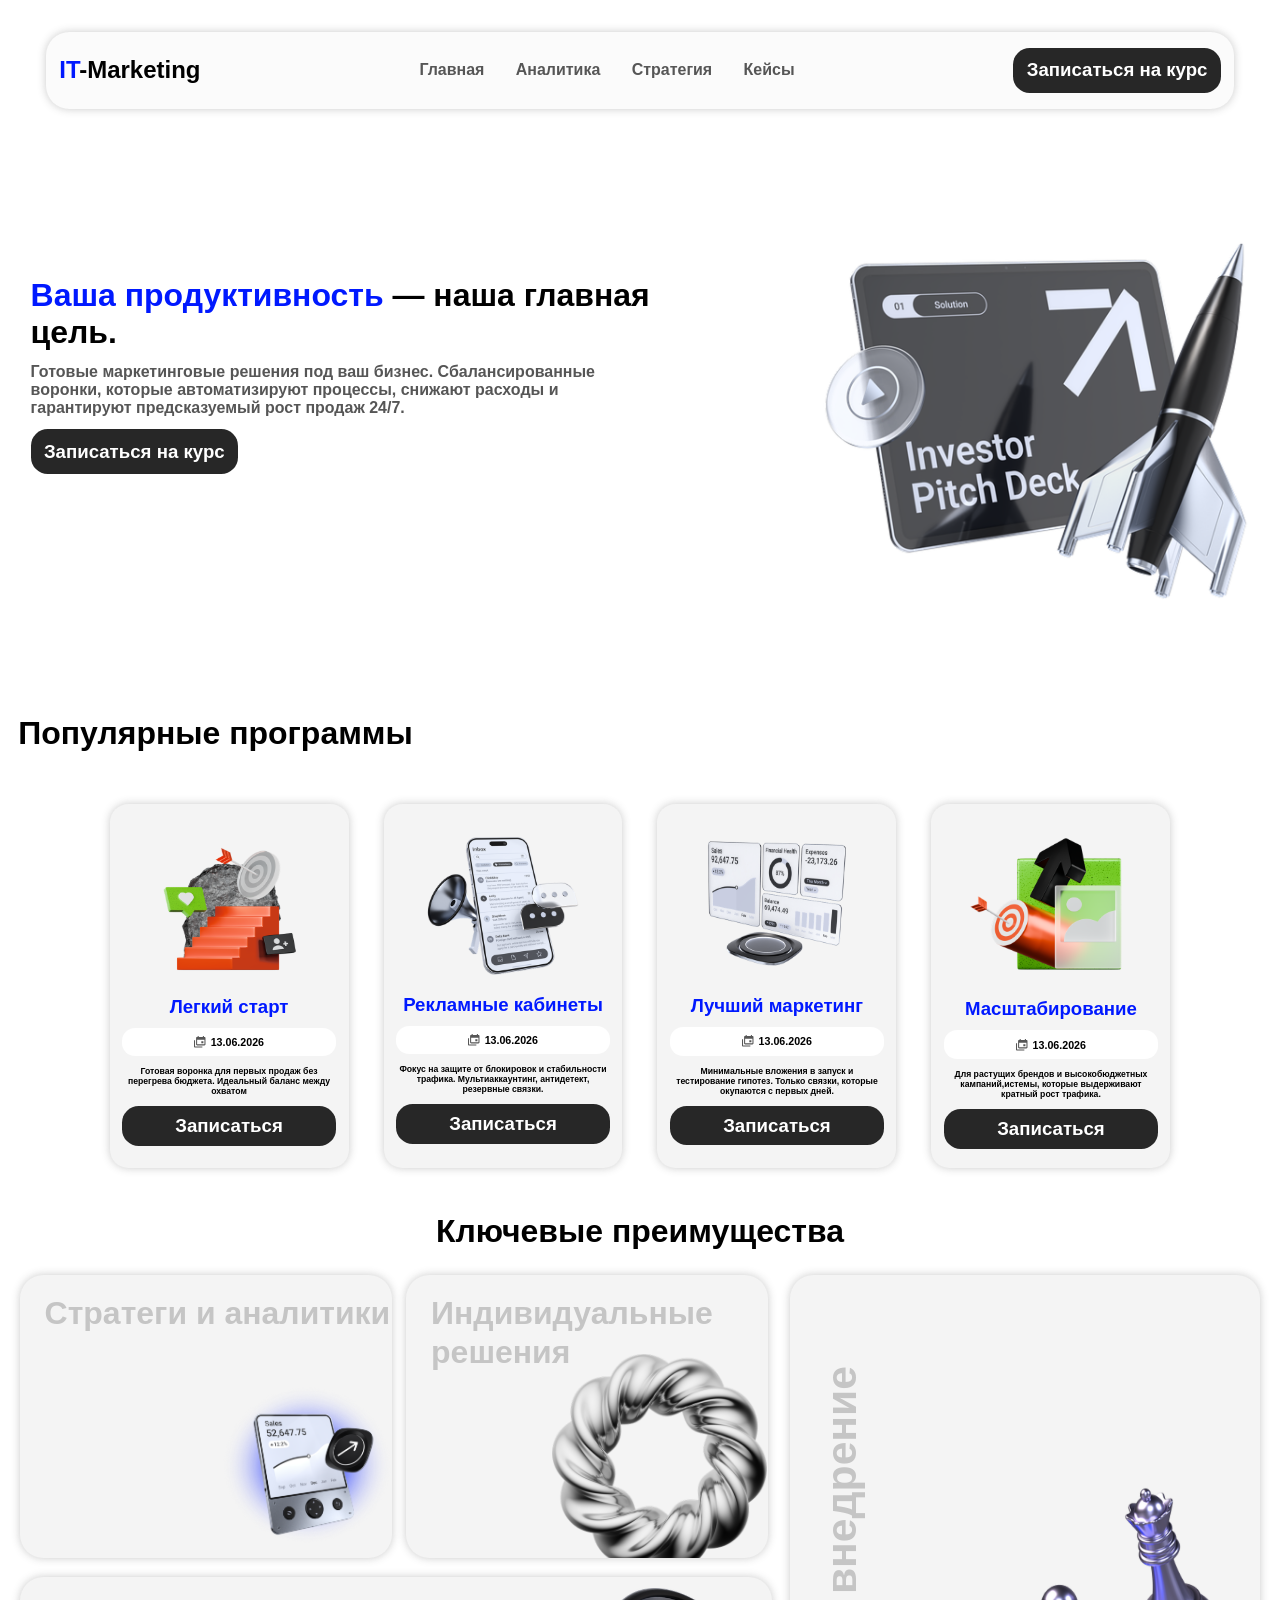
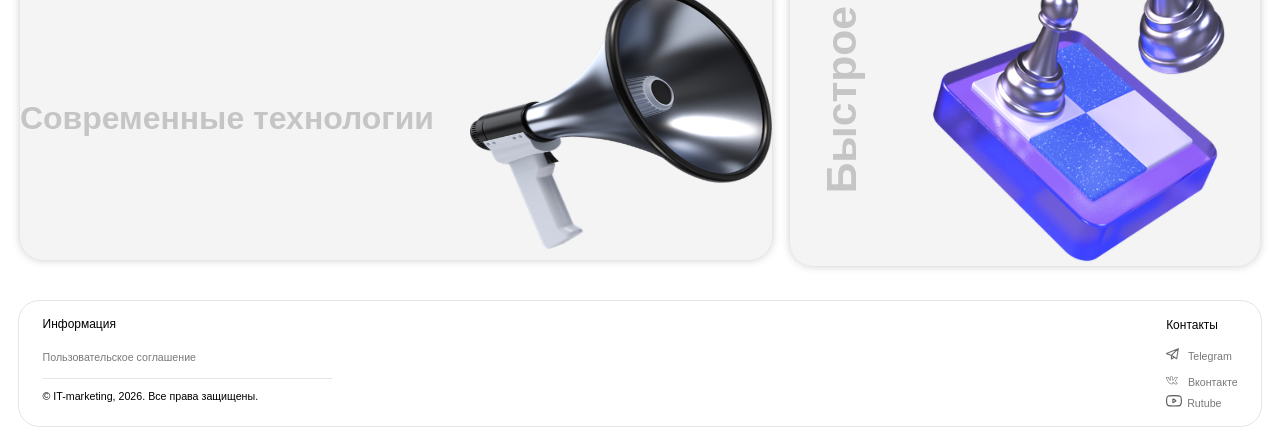
==== commit 8190e636: "р" ====
--- a/index.html
+++ b/index.html
@@ -34,95 +34,99 @@
 
         
 
-    <div class="block1-enhanced">
-        <div class="floating-elements" id="floatingElements"></div>
-        <div class="hero-enhanced__content">
-            <div class="hero-enhanced__badge"><span>Инновации 2026</span></div>
-            <h1 class="hero-enhanced__title">Аналитика будущего <span>уже сегодня</span></h1>
-            <p class="hero-enhanced__desc">Нейросетевые алгоритмы, предиктивная аналитика и автоматизация процессов — всё это доступно в единой платформе для вашего бизнеса.</p>
-            <div class="hero-enhanced__stats">
-                <div class="stat-enhanced"><span class="stat-enhanced__number" data-target="500">0</span><span class="stat-enhanced__label">+ клиентов</span></div>
-                <div class="stat-enhanced"><span class="stat-enhanced__number" data-target="99.9">0</span><span class="stat-enhanced__label">% точности</span></div>
-                <div class="stat-enhanced"><span class="stat-enhanced__number" data-target="24">0</span><span class="stat-enhanced__label">/7 поддержка</span></div>
+    <div class="block1">
+        <div class="text-content">
+            <h1><span style="color: var(--primary-color);">Ваша продуктивность</span> — наша главная цель.</h1>
+            <p>Готовые маркетинговые решения под ваш бизнес. Сбалансированные воронки, которые автоматизируют процессы, снижают расходы и гарантируют предсказуемый рост продаж 24/7.</p>
+            <button>Записаться на курс</button>
+        </div>
+        <img src="./src/img/23.png" alt="Мужчина в очках" style="width: 40rem; height: 40.5625rem;margin-top: -6.8125rem;">
+    </div>
+
+    <div class="block2">
+        <h1><pre>   </pre>Популярные программы</h1>
+        <div class="cards-block">
+
+            <!-- Первая карточка -->
+            <div class="card">
+                <img src="./src/img/1.png" alt="Домик" style="width: 14.375rem; height: 13.5625rem; margin-top: 1.25rem;">
+                <h2>Легкий старт</h2>
+                <div class="date">
+                    <svg width="18" height="18" viewBox="0 0 18 18" fill="none" xmlns="http://www.w3.org/2000/svg">
+                    <path d="M15.692 12.5536V5.49221H4.70761V12.5536H15.692ZM15.692 1.5692C16.1082 1.5692 16.5073 1.73453 16.8016 2.02881C17.0959 2.32309 17.2612 2.72223 17.2612 3.1384V12.5536C17.2612 12.9698 17.0959 13.3689 16.8016 13.6632C16.5073 13.9575 16.1082 14.1228 15.692 14.1228H4.70761C4.29143 14.1228 3.8923 13.9575 3.59801 13.6632C3.30373 13.3689 3.1384 12.9698 3.1384 12.5536V3.1384C3.1384 2.72223 3.30373 2.32309 3.59801 2.02881C3.8923 1.73453 4.29143 1.5692 4.70761 1.5692H5.49221V0H7.06141V1.5692H13.3382V0H14.9074V1.5692H15.692ZM1.5692 15.692H12.5536V17.2612H1.5692C1.15302 17.2612 0.753891 17.0959 0.459609 16.8016C0.165326 16.5073 0 16.1082 0 15.692V6.27681H1.5692V15.692ZM14.1228 10.9844H10.9844V7.84601H14.1228V10.9844Z" fill="#565656"/>
+                    </svg>
+                    <time datetime="2026-06-13">13.06.2026</time>
+                </div>
+                <p>Готовая воронка для первых продаж без перегрева бюджета. Идеальный баланс между охватом</p>
+                <button>Записаться</button>
+            </div>
+
+            <!-- Вторая карточка -->
+            <div class="card">
+                <img src="./src/img/2.png" alt="Серверная" style="width: 14.375rem; height: 14.8562rem;">
+                <h2>Рекламные кабинеты</h2>
+                <div class="date">
+                    <svg width="18" height="18" viewBox="0 0 18 18" fill="none" xmlns="http://www.w3.org/2000/svg">
+                    <path d="M15.692 12.5536V5.49221H4.70761V12.5536H15.692ZM15.692 1.5692C16.1082 1.5692 16.5073 1.73453 16.8016 2.02881C17.0959 2.32309 17.2612 2.72223 17.2612 3.1384V12.5536C17.2612 12.9698 17.0959 13.3689 16.8016 13.6632C16.5073 13.9575 16.1082 14.1228 15.692 14.1228H4.70761C4.29143 14.1228 3.8923 13.9575 3.59801 13.6632C3.30373 13.3689 3.1384 12.9698 3.1384 12.5536V3.1384C3.1384 2.72223 3.30373 2.32309 3.59801 2.02881C3.8923 1.73453 4.29143 1.5692 4.70761 1.5692H5.49221V0H7.06141V1.5692H13.3382V0H14.9074V1.5692H15.692ZM1.5692 15.692H12.5536V17.2612H1.5692C1.15302 17.2612 0.753891 17.0959 0.459609 16.8016C0.165326 16.5073 0 16.1082 0 15.692V6.27681H1.5692V15.692ZM14.1228 10.9844H10.9844V7.84601H14.1228V10.9844Z" fill="#565656"/>
+                    </svg>
+                    <time datetime="2026-06-13">13.06.2026</time>
+                </div>
+                <p>Фокус на защите от блокировок и стабильности трафика. Мультиаккаунтинг, антидетект, резервные связки.</p>
+                <button>Записаться</button>
+            </div>
+
+            <!-- Третья карточка -->
+            <div class="card" style="padding: 1.75rem 1.1875rem;">
+                <img src="./src/img/3.png" alt="Мужчина программирует сидя на стуле" style="width: 13.3125rem; height: 15.25rem;">
+                <h2>Лучший маркетинг</h2>
+                <div class="date">
+                    <svg width="18" height="18" viewBox="0 0 18 18" fill="none" xmlns="http://www.w3.org/2000/svg">
+                    <path d="M15.692 12.5536V5.49221H4.70761V12.5536H15.692ZM15.692 1.5692C16.1082 1.5692 16.5073 1.73453 16.8016 2.02881C17.0959 2.32309 17.2612 2.72223 17.2612 3.1384V12.5536C17.2612 12.9698 17.0959 13.3689 16.8016 13.6632C16.5073 13.9575 16.1082 14.1228 15.692 14.1228H4.70761C4.29143 14.1228 3.8923 13.9575 3.59801 13.6632C3.30373 13.3689 3.1384 12.9698 3.1384 12.5536V3.1384C3.1384 2.72223 3.30373 2.32309 3.59801 2.02881C3.8923 1.73453 4.29143 1.5692 4.70761 1.5692H5.49221V0H7.06141V1.5692H13.3382V0H14.9074V1.5692H15.692ZM1.5692 15.692H12.5536V17.2612H1.5692C1.15302 17.2612 0.753891 17.0959 0.459609 16.8016C0.165326 16.5073 0 16.1082 0 15.692V6.27681H1.5692V15.692ZM14.1228 10.9844H10.9844V7.84601H14.1228V10.9844Z" fill="#565656"/>
+                    </svg>
+                    <time datetime="2026-06-13">13.06.2026</time>
+                </div>
+                <p>Минимальные вложения в запуск и тестирование гипотез. Только связки, которые окупаются с первых дней.</p>
+                <button>Записаться</button>
+            </div>
+
+            <!-- Четвертая карточка -->
+            <div class="card">
+                <img src="./src/img/4.png" alt="База данных" style="width: 16.0625rem; height: 15.0625rem;">
+                <h2>Масштабирование</h2>
+                <div class="date">
+                    <svg width="18" height="18" viewBox="0 0 18 18" fill="none" xmlns="http://www.w3.org/2000/svg">
+                    <path d="M15.692 12.5536V5.49221H4.70761V12.5536H15.692ZM15.692 1.5692C16.1082 1.5692 16.5073 1.73453 16.8016 2.02881C17.0959 2.32309 17.2612 2.72223 17.2612 3.1384V12.5536C17.2612 12.9698 17.0959 13.3689 16.8016 13.6632C16.5073 13.9575 16.1082 14.1228 15.692 14.1228H4.70761C4.29143 14.1228 3.8923 13.9575 3.59801 13.6632C3.30373 13.3689 3.1384 12.9698 3.1384 12.5536V3.1384C3.1384 2.72223 3.30373 2.32309 3.59801 2.02881C3.8923 1.73453 4.29143 1.5692 4.70761 1.5692H5.49221V0H7.06141V1.5692H13.3382V0H14.9074V1.5692H15.692ZM1.5692 15.692H12.5536V17.2612H1.5692C1.15302 17.2612 0.753891 17.0959 0.459609 16.8016C0.165326 16.5073 0 16.1082 0 15.692V6.27681H1.5692V15.692ZM14.1228 10.9844H10.9844V7.84601H14.1228V10.9844Z" fill="#565656"/>
+                    </svg>
+                    <time datetime="2026-06-13">13.06.2026</time>
+                </div>
+                <p>Для растущих брендов и высокобюджетных кампаний,истемы, которые выдерживают кратный рост трафика.</p>
+                <button>Записаться</button>
             </div>
         </div>
+        <h2 class="more">Загрузить еще...</h2>
     </div>
 
-    <!-- БЛОК 2: 3D карточки с новыми иконками (img) -->
-    <div class="block2-advanced">
-        <h2>Ключевые возможности</h2>
-        <p>Всё необходимое для принятия решений на основе данных</p>
-        <div class="cards-3d" id="cards3dContainer">
-            <div class="card-3d" data-tilt>
-                <img src="./src/img/11.png" alt="Дашборды иконка">
-                <div class="card-3d__title">Дашборды реального времени</div>
-                <div class="card-3d__desc">Визуализируйте данные в удобных графиках и диаграммах с автообновлением каждую секунду.</div>
-                <a href="#" class="card-3d__link">Подробнее →</a>
+    <div class="block3">
+        <h1>Ключевые преимущества</h1>
+        <div class="elements-box">
+            <div class="left-elements">
+                <div class="element-common prof">
+                    <p>Стратеги и аналитики</p>
+                    <img class="prof-img" src="./src/img/9.png" alt="Профессионалы">
+                </div>
+                <div class="element-common sol">
+                    <p>Индивидуальные решения</p>
+                    <img class="sol-img" src="./src/img/6.png" alt="Профессионалы">
+                </div>
+                <div class="element-common tech">
+                    <p>Современные технологии</p>
+                    <img class="tech-img" src="./src/img/8.png" alt="Профессионалы">
+                </div>
             </div>
-            <div class="card-3d" data-tilt>
-                <img src="./src/img/12.png" alt="AI иконка">
-                <div class="card-3d__title">AI-прогнозы</div>
-                <div class="card-3d__desc">Нейросеть анализирует исторические данные и предсказывает тренды с точностью до 95%.</div>
-                <a href="#" class="card-3d__link">Подробнее →</a>
+            <div class="bell element-common">
+                <p>Быстрое внедрение</p>
+                <img class="bell-img" src="./src/img/5.png" alt="Колокол">
             </div>
-            <div class="card-3d" data-tilt>
-                <img src="./src/img/15.png" alt="Интеграции иконка">
-                <div class="card-3d__title">50+ интеграций</div>
-                <div class="card-3d__desc">Подключайте CRM, рекламные кабинеты, коллтрекинг и любые API за 5 минут.</div>
-                <a href="#" class="card-3d__link">Подробнее →</a>
-            </div>
-        </div>
-    </div>
-
-    <!-- БЛОК 3: Таймлайн развития -->
-    <div class="block3-timeline">
-        <h2>Этапы развития платформы</h2>
-        <div class="timeline">
-            <div class="timeline-item"><div class="timeline-item__year">2023</div><div class="timeline-item__title">Запуск MVP</div><div class="timeline-item__desc">Первая версия платформы с базовым набором метрик и отчётов.</div></div>
-            <div class="timeline-item"><div class="timeline-item__year">2024</div><div class="timeline-item__title">Нейросетевой движок</div><div class="timeline-item__desc">Интеграция ML-моделей для прогнозирования и аномалий.</div></div>
-            <div class="timeline-item"><div class="timeline-item__year">2025</div><div class="timeline-item__title">Экосистема</div><div class="timeline-item__desc">API для разработчиков, мобильное приложение, авто-отчёты в Telegram.</div></div>
-        </div>
-    </div>
-
-    <!-- БЛОК 4: FAQ Аккордеон -->
-    <div class="block4-faq">
-        <h2>Часто задаваемые вопросы</h2>
-        <div class="faq-grid">
-            <div class="faq-item"><div class="faq-question"><h3>Как происходит интеграция с моей CRM?</h3><div class="faq-icon"><svg width="16" height="16" viewBox="0 0 24 24" fill="none" stroke="#0019FF" stroke-width="2"><line x1="12" y1="5" x2="12" y2="19"></line><line x1="5" y1="12" x2="19" y2="12"></line></svg></div></div><div class="faq-answer"><p>Мы подключаемся через API вашей CRM. Процесс занимает не более 15 минут под руководством нашего специалиста. Поддерживаем amoCRM, Bitrix24, RetailCRM и 50+ других систем.</p></div></div>
-            <div class="faq-item"><div class="faq-question"><h3>Какая гарантия точности данных?</h3><div class="faq-icon"><svg width="16" height="16" viewBox="0 0 24 24" fill="none" stroke="#0019FF" stroke-width="2"><line x1="12" y1="5" x2="12" y2="19"></line><line x1="5" y1="12" x2="19" y2="12"></line></svg></div></div><div class="faq-answer"><p>Мы используем трехуровневую систему верификации данных. Каждый отчёт проходит автоматическую проверку на выбросы и аномалии. Гарантируем точность 99.9%.</p></div></div>
-            <div class="faq-item"><div class="faq-question"><h3>Есть ли пробный период?</h3><div class="faq-icon"><svg width="16" height="16" viewBox="0 0 24 24" fill="none" stroke="#0019FF" stroke-width="2"><line x1="12" y1="5" x2="12" y2="19"></line><line x1="5" y1="12" x2="19" y2="12"></line></svg></div></div><div class="faq-answer"><p>Да, мы предоставляем 14 дней бесплатного доступа ко всем функциям платформы. Вам не нужна банковская карта для начала.</p></div></div>
-        </div>
-    </div>
-
-    <!-- БЛОК 5: Карусель отзывов -->
-    <div class="block5-testimonials">
-        <h2>Что говорят клиенты</h2>
-        <div class="testimonials-slider">
-            <button class="slider-btn slider-prev" id="prevTestimonial">←</button>
-            <div class="testimonials-track" id="testimonialsTrack">
-                <div class="testimonial-card"><div class="testimonial__rating"><span>★</span><span>★</span><span>★</span><span>★</span><span>★</span></div><div class="testimonial__text">"За первый месяц использования аналитики мы увеличили конверсию на 34%. Рекомендую!"</div><div class="testimonial__author"><div class="testimonial__avatar">АК</div><div><div class="testimonial__name">Анна Коваленко</div><div class="testimonial__role">CEO, MarketFlow</div></div></div></div>
-                <div class="testimonial-card"><div class="testimonial__rating"><span>★</span><span>★</span><span>★</span><span>★</span><span>★</span></div><div class="testimonial__text">"Интеграция заняла 10 минут. Поддержка всегда на связи. Лучший инструмент для аналитики!"</div><div class="testimonial__author"><div class="testimonial__avatar">ДМ</div><div><div class="testimonial__name">Дмитрий Морозов</div><div class="testimonial__role">Head of Marketing</div></div></div></div>
-                <div class="testimonial-card"><div class="testimonial__rating"><span>★</span><span>★</span><span>★</span><span>★</span><span>☆</span></div><div class="testimonial__text">"Отличный дашборд! Хотелось бы больше интеграций, но в целом всё супер."</div><div class="testimonial__author"><div class="testimonial__avatar">ЕП</div><div><div class="testimonial__name">Елена Павлова</div><div class="testimonial__role">Product Owner</div></div></div></div>
-            </div>
-            <button class="slider-btn slider-next" id="nextTestimonial">→</button>
-        </div>
-    </div>
-
-    <!-- БЛОК 6: Форма с прогресс-баром + картинка справа -->
-    <div class="block6-form">
-        <div class="form-enhanced">
-            <h2>Получите консультацию</h2>
-            <p>Оставьте заявку и мы подберём решение под ваш бизнес</p>
-            <div class="progress-bar"><div class="progress-fill" id="progressFill"></div></div>
-            <form id="consultForm">
-                <div class="form-group"><label>Ваше имя</label><input type="text" id="name" placeholder="Иван Иванов"><div class="error-message" id="nameError">Введите имя</div></div>
-                <div class="form-group"><label>Телефон или Email</label><input type="text" id="contact" placeholder="+7 (999) 123-45-67"><div class="error-message" id="contactError">Введите корректный контакт</div></div>
-                <div class="form-group"><label>Сообщение</label><textarea rows="3" id="message" placeholder="Расскажите о вашей задаче"></textarea></div>
-                <button type="submit" class="submit-btn">Отправить заявку</button>
-            </form>
-        </div>
-        <div class="form-image">
-            <img src="./src/img/11.png" alt="AI Analytics illustration">
         </div>
     </div>
 
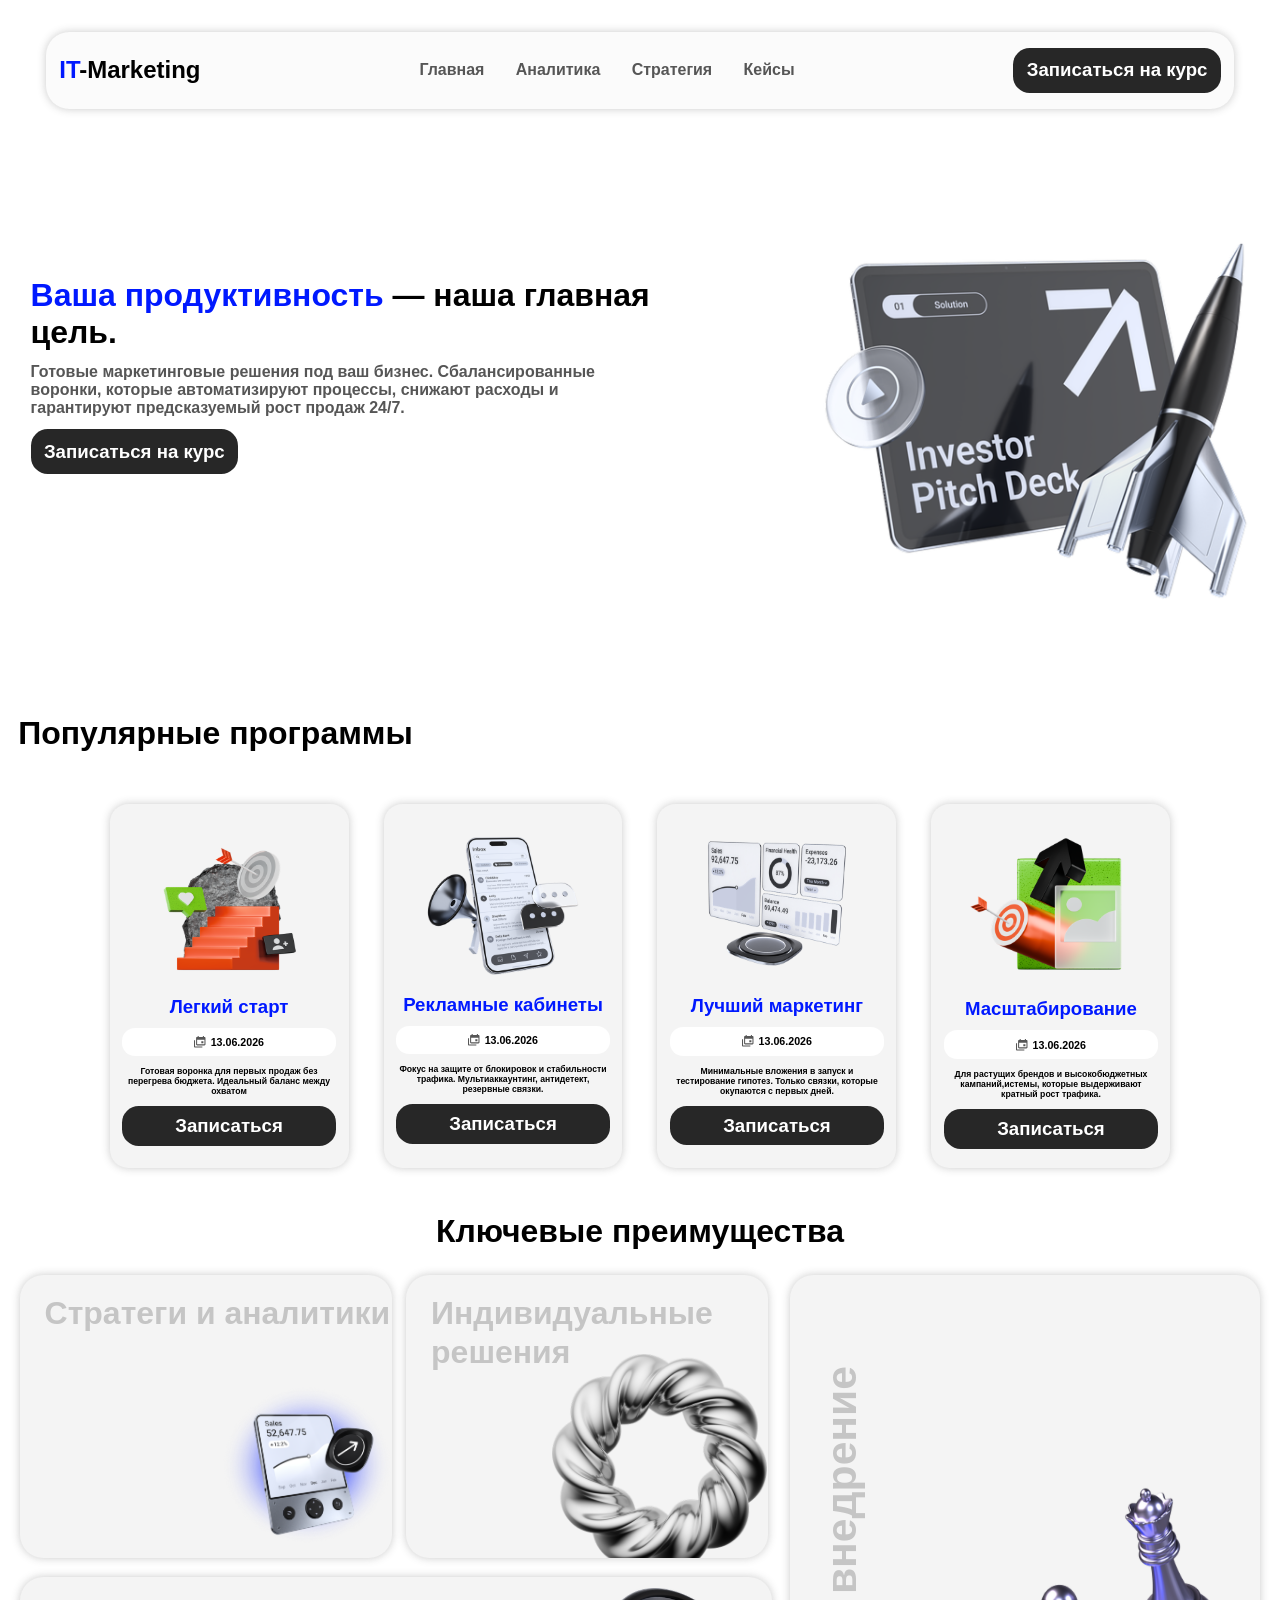
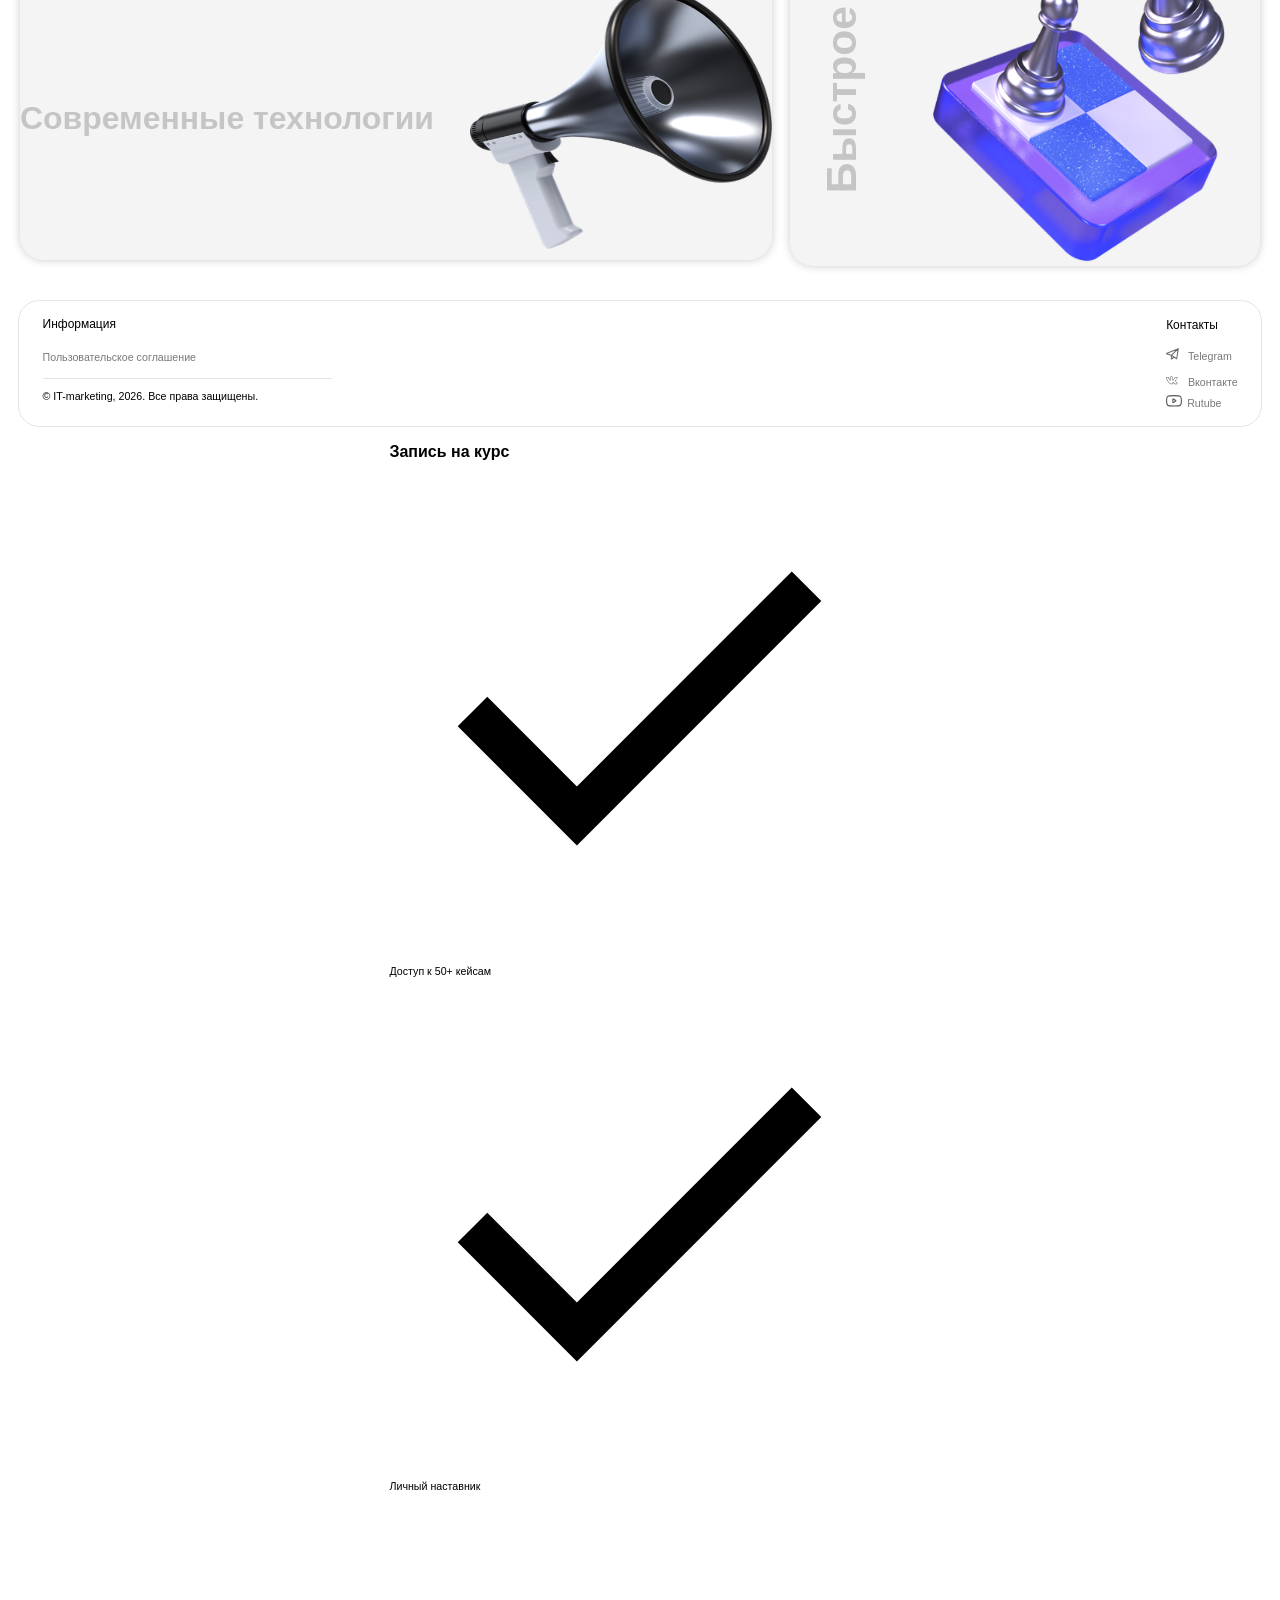
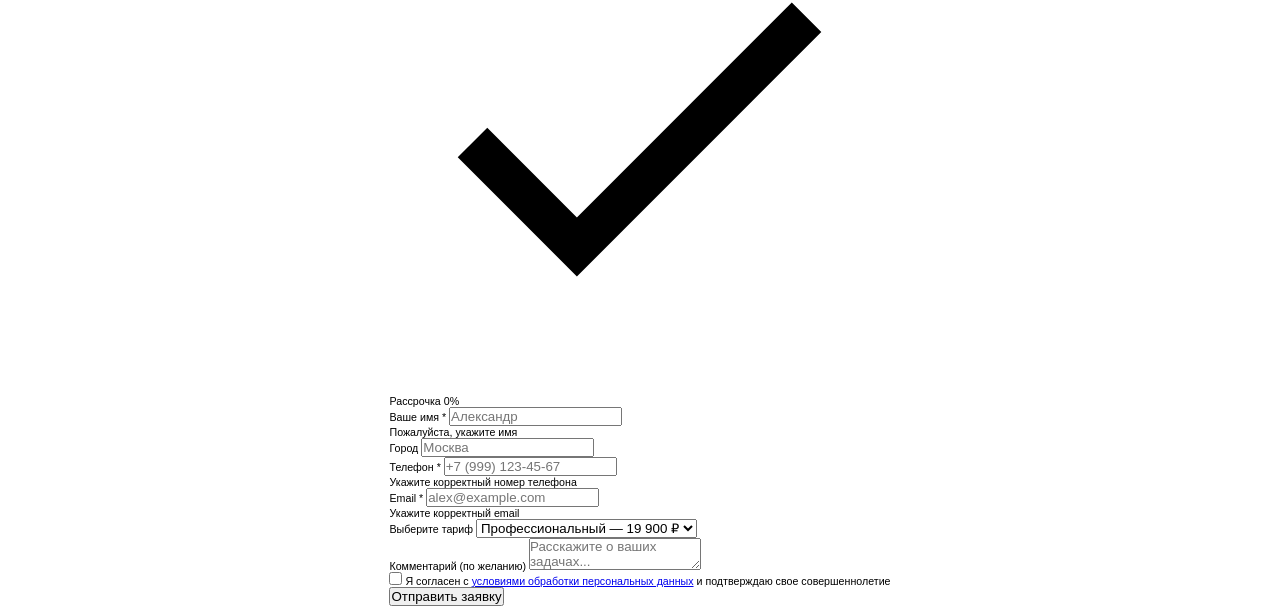
==== commit 5414056b: "итог" ====
--- a/index.html
+++ b/index.html
@@ -14,10 +14,10 @@
         <nav>
             <a href="index.html">Главная</a>
             <a href="index2.html">Аналитика</a>
-            <a href="#">Стратегия</a>
-            <a href="#">Кейсы</a>
+            <a href="index3.html">Стратегия</a>
+            <a href="index4.html">Кейсы</a>
         </nav>
-        <button class="desktop-btn">Записаться на курс </button>
+        <button class="desktop-btn" data-modal-open>Записаться на курс</button>
         <!-- Бургер-меню -->
         <div class="burger-button">
             <div class="open-mobile-menu"></div>
@@ -26,9 +26,9 @@
         <div class="mobile-menu">
             <a href="index.html" class="mobile-nav-link">Главная</a>
             <a href="index2.html" class="mobile-nav-link">Аналитика </a>
-            <a href="#" class="mobile-nav-link">Стратегия </a>
-            <a href="#" class="mobile-nav-link">Кейсы</a>
-            <button class="mobile-application-btn">Записаться на курс</button>
+            <a href="index3.html" class="mobile-nav-link">Стратегия </a>
+            <a href="index4.html" class="mobile-nav-link">Кейсы</a>
+            <button class="mobile-application-btn" data-modal-open>Записаться на курс</button>
         </div>
     </header>
 
@@ -38,7 +38,7 @@
         <div class="text-content">
             <h1><span style="color: var(--primary-color);">Ваша продуктивность</span> — наша главная цель.</h1>
             <p>Готовые маркетинговые решения под ваш бизнес. Сбалансированные воронки, которые автоматизируют процессы, снижают расходы и гарантируют предсказуемый рост продаж 24/7.</p>
-            <button>Записаться на курс</button>
+           <button data-modal-open>Записаться на курс</button>
         </div>
         <img src="./src/img/23.png" alt="Мужчина в очках" style="width: 40rem; height: 40.5625rem;margin-top: -6.8125rem;">
     </div>
@@ -58,7 +58,7 @@
                     <time datetime="2026-06-13">13.06.2026</time>
                 </div>
                 <p>Готовая воронка для первых продаж без перегрева бюджета. Идеальный баланс между охватом</p>
-                <button>Записаться</button>
+                <button data-modal-open>Записаться</button>
             </div>
 
             <!-- Вторая карточка -->
@@ -72,7 +72,7 @@
                     <time datetime="2026-06-13">13.06.2026</time>
                 </div>
                 <p>Фокус на защите от блокировок и стабильности трафика. Мультиаккаунтинг, антидетект, резервные связки.</p>
-                <button>Записаться</button>
+                <button data-modal-open>Записаться</button>
             </div>
 
             <!-- Третья карточка -->
@@ -86,7 +86,7 @@
                     <time datetime="2026-06-13">13.06.2026</time>
                 </div>
                 <p>Минимальные вложения в запуск и тестирование гипотез. Только связки, которые окупаются с первых дней.</p>
-                <button>Записаться</button>
+                <button data-modal-open>Записаться</button>
             </div>
 
             <!-- Четвертая карточка -->
@@ -100,7 +100,7 @@
                     <time datetime="2026-06-13">13.06.2026</time>
                 </div>
                 <p>Для растущих брендов и высокобюджетных кампаний,истемы, которые выдерживают кратный рост трафика.</p>
-                <button>Записаться</button>
+                 <button data-modal-open>Записаться</button>
             </div>
         </div>
         <h2 class="more">Загрузить еще...</h2>
@@ -167,6 +167,140 @@
     <span class="modal-close">&times;</span>
     <img class="modal-content" id="modalImage">
     </div>
+
+
+
+
+
+
+<!-- Модальное окно -->
+<div class="modal-overlay" id="modalOverlay">
+    <div class="modal-container">
+        <!-- Состояние формы (по умолчанию) -->
+        <div id="formState">
+            <div class="modal-header">
+                <h2>Запись на <span>курс</span></h2>
+                <div class="modal-close" id="closeModalBtn">
+                    <svg viewBox="0 0 24 24" fill="none" stroke="currentColor" stroke-width="2">
+                        <path d="M18 6L6 18M6 6l12 12"/>
+                    </svg>
+                </div>
+            </div>
+            <div class="modal-body">
+                <!-- Преимущества -->
+                <div class="benefits-list">
+                    <div class="benefit-item">
+                        <svg viewBox="0 0 24 24" fill="none" stroke="currentColor" stroke-width="2">
+                            <polyline points="20 6 9 17 4 12"/>
+                        </svg>
+                        <span>Доступ к 50+ кейсам</span>
+                    </div>
+                    <div class="benefit-item">
+                        <svg viewBox="0 0 24 24" fill="none" stroke="currentColor" stroke-width="2">
+                            <polyline points="20 6 9 17 4 12"/>
+                        </svg>
+                        <span>Личный наставник</span>
+                    </div>
+                    <div class="benefit-item">
+                        <svg viewBox="0 0 24 24" fill="none" stroke="currentColor" stroke-width="2">
+                            <polyline points="20 6 9 17 4 12"/>
+                        </svg>
+                        <span>Рассрочка 0%</span>
+                    </div>
+                </div>
+
+                <!-- Форма -->
+                <form id="applicationForm">
+                    <div class="form-row">
+                        <div class="form-group">
+                            <label>Ваше имя <span class="required">*</span></label>
+                            <input type="text" id="nameInput" placeholder="Александр">
+                            <div class="error-text" id="nameError">Пожалуйста, укажите имя</div>
+                        </div>
+                        <div class="form-group">
+                            <label>Город</label>
+                            <input type="text" id="cityInput" placeholder="Москва">
+                        </div>
+                    </div>
+
+                    <div class="form-row">
+                        <div class="form-group">
+                            <label>Телефон <span class="required">*</span></label>
+                            <input type="tel" id="phoneInput" placeholder="+7 (999) 123-45-67">
+                            <div class="error-text" id="phoneError">Укажите корректный номер телефона</div>
+                        </div>
+                        <div class="form-group">
+                            <label>Email <span class="required">*</span></label>
+                            <input type="email" id="emailInput" placeholder="alex@example.com">
+                            <div class="error-text" id="emailError">Укажите корректный email</div>
+                        </div>
+                    </div>
+
+                    <div class="form-group">
+                        <label>Выберите тариф</label>
+                        <select id="tariffSelect">
+                            <option value="Базовый — 9 900 ₽">Базовый — 9 900 ₽</option>
+                            <option value="Профессиональный — 19 900 ₽" selected>Профессиональный — 19 900 ₽</option>
+                            <option value="Бизнес — 39 900 ₽">Бизнес — 39 900 ₽</option>
+                        </select>
+                    </div>
+
+                    <div class="form-group">
+                        <label>Комментарий (по желанию)</label>
+                        <textarea id="commentInput" rows="2" placeholder="Расскажите о ваших задачах..."></textarea>
+                    </div>
+
+                    <div class="checkbox-group">
+                        <input type="checkbox" id="agreeCheckbox">
+                        <label for="agreeCheckbox">
+                            Я согласен с <a href="#">условиями обработки персональных данных</a> и подтверждаю свое совершеннолетие
+                        </label>
+                    </div>
+
+                    <button type="submit" class="submit-btn" id="submitFormBtn">Отправить заявку</button>
+                </form>
+            </div>
+        </div>
+
+        <!-- Состояние успеха (изначально скрыто) -->
+        <div id="successState" style="display: none;">
+            <div class="modal-header">
+                <h2>Запись на <span>курс</span></h2>
+                <div class="modal-close" id="closeSuccessBtn">
+                    <svg viewBox="0 0 24 24" fill="none" stroke="currentColor" stroke-width="2">
+                        <path d="M18 6L6 18M6 6l12 12"/>
+                    </svg>
+                </div>
+            </div>
+            <div class="modal-body">
+                <div class="success-message">
+                    <svg viewBox="0 0 24 24" fill="none" stroke="currentColor" stroke-width="2">
+                        <path d="M22 11.08V12a10 10 0 1 1-5.93-9.14" stroke-linecap="round"/>
+                        <polyline points="22 4 12 14.01 9 11.01" stroke-linecap="round"/>
+                    </svg>
+                    <h3>Заявка принята!</h3>
+                    <p>Мы свяжемся с вами в ближайшее время для уточнения деталей и подбора удобной даты старта.</p>
+                    <button id="closeSuccessStateBtn">Закрыть окно</button>
+                </div>
+            </div>
+        </div>
+    </div>
+</div>
+
+
+
+
+
+
+
+
+
+
+
+
+
+
+
 </body>
 <script src="./script.js"></script>
 </html>
